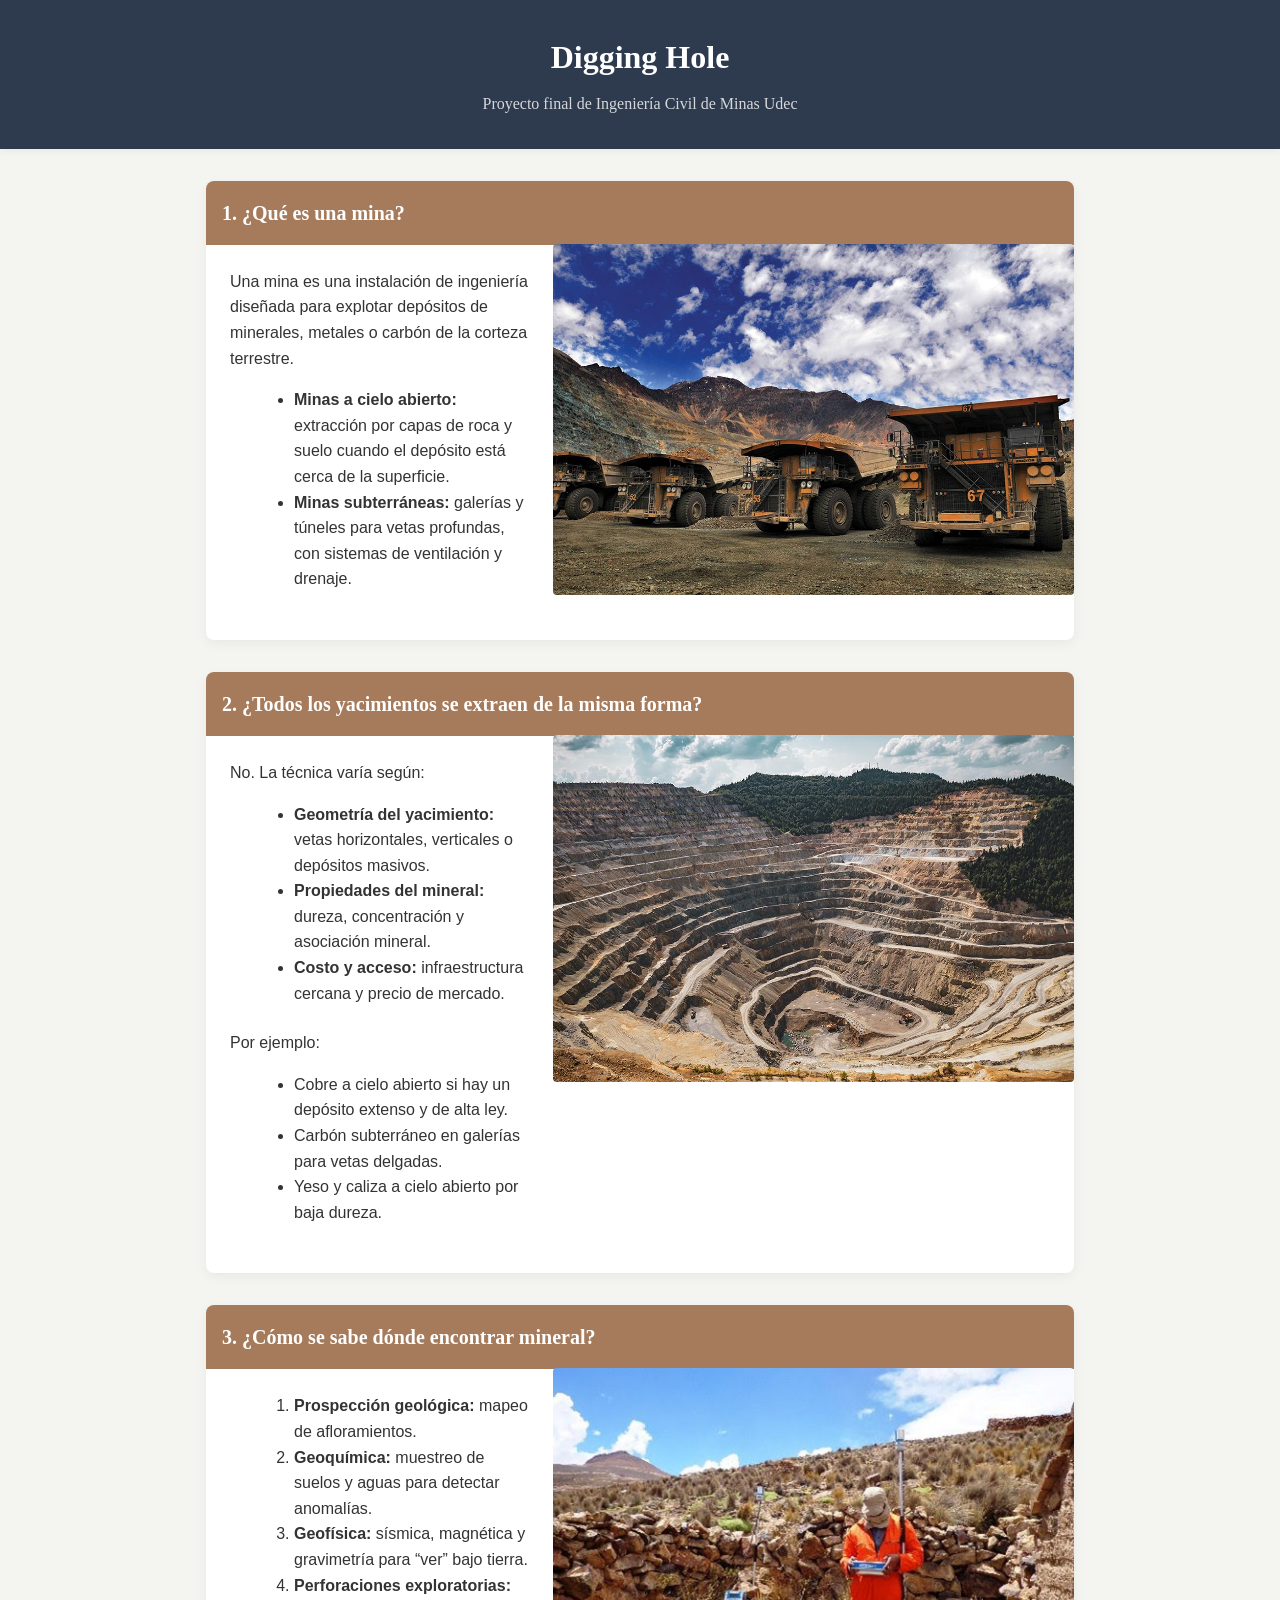
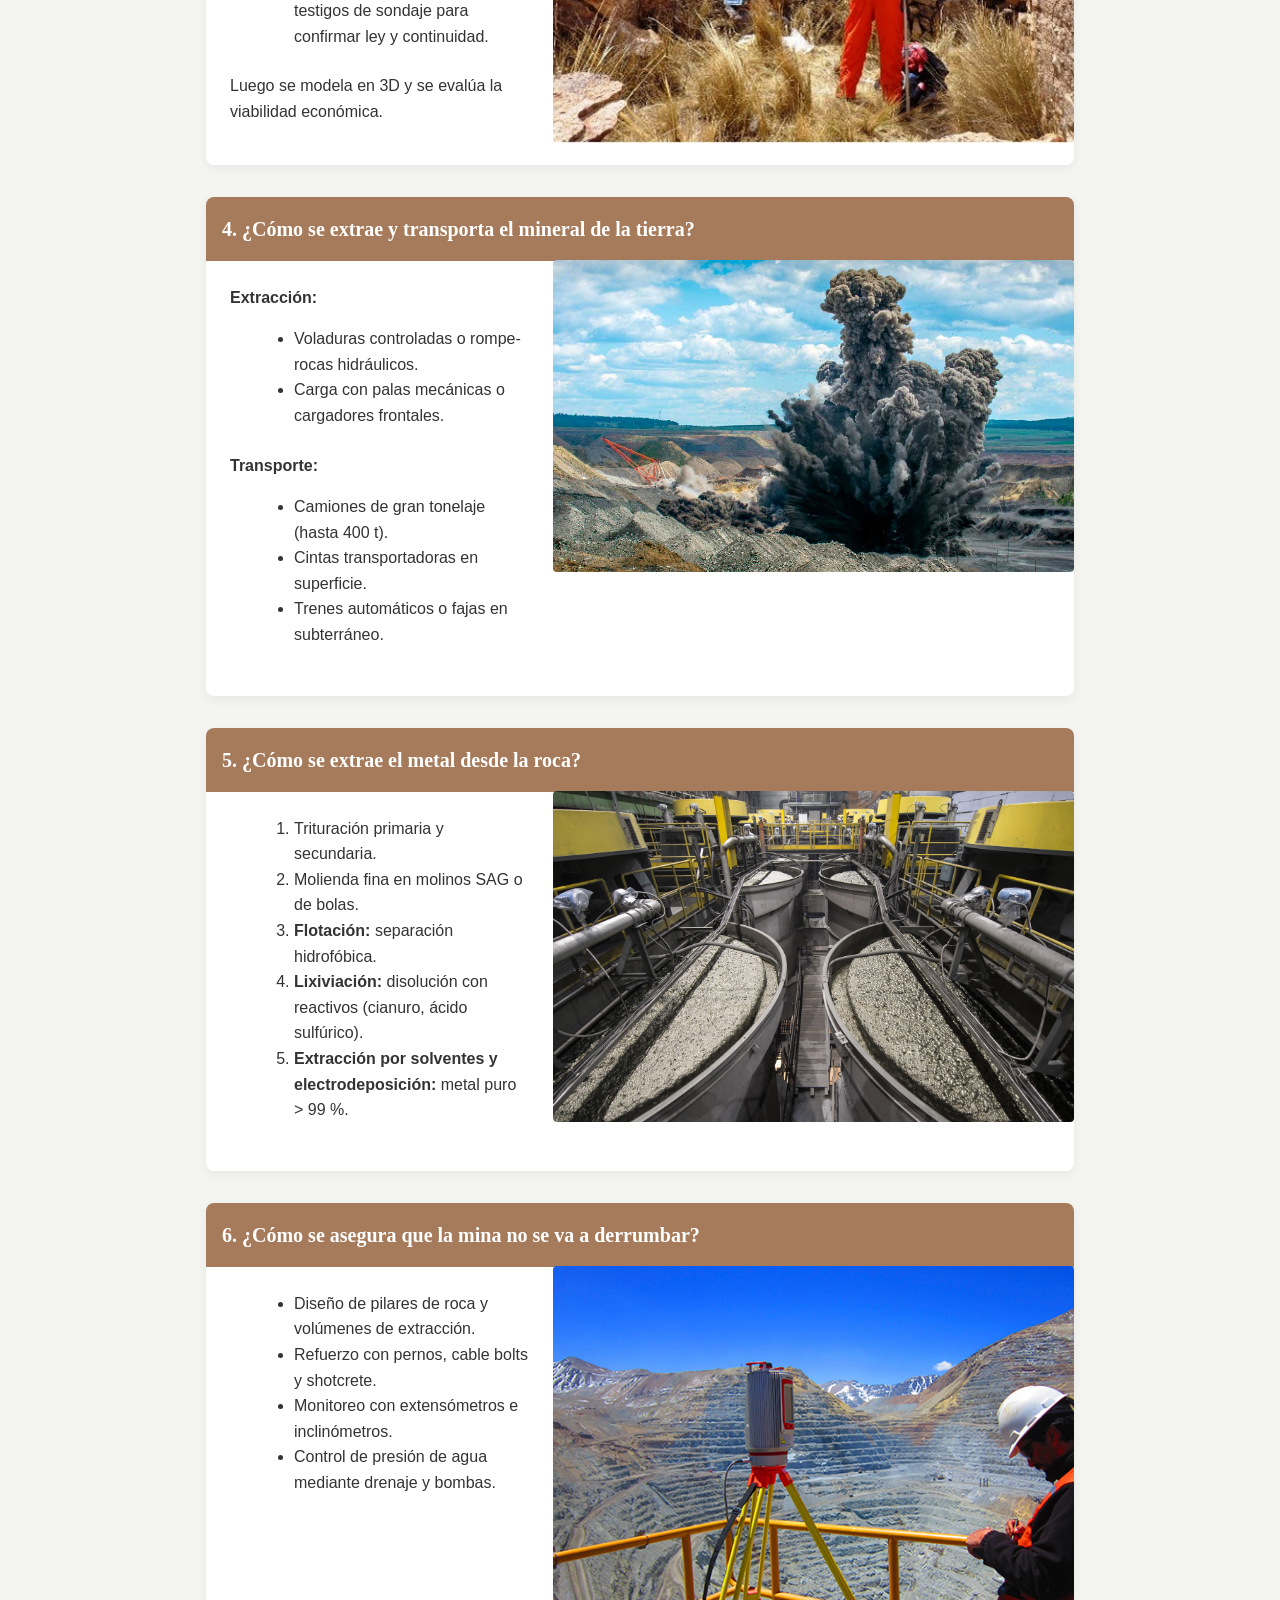
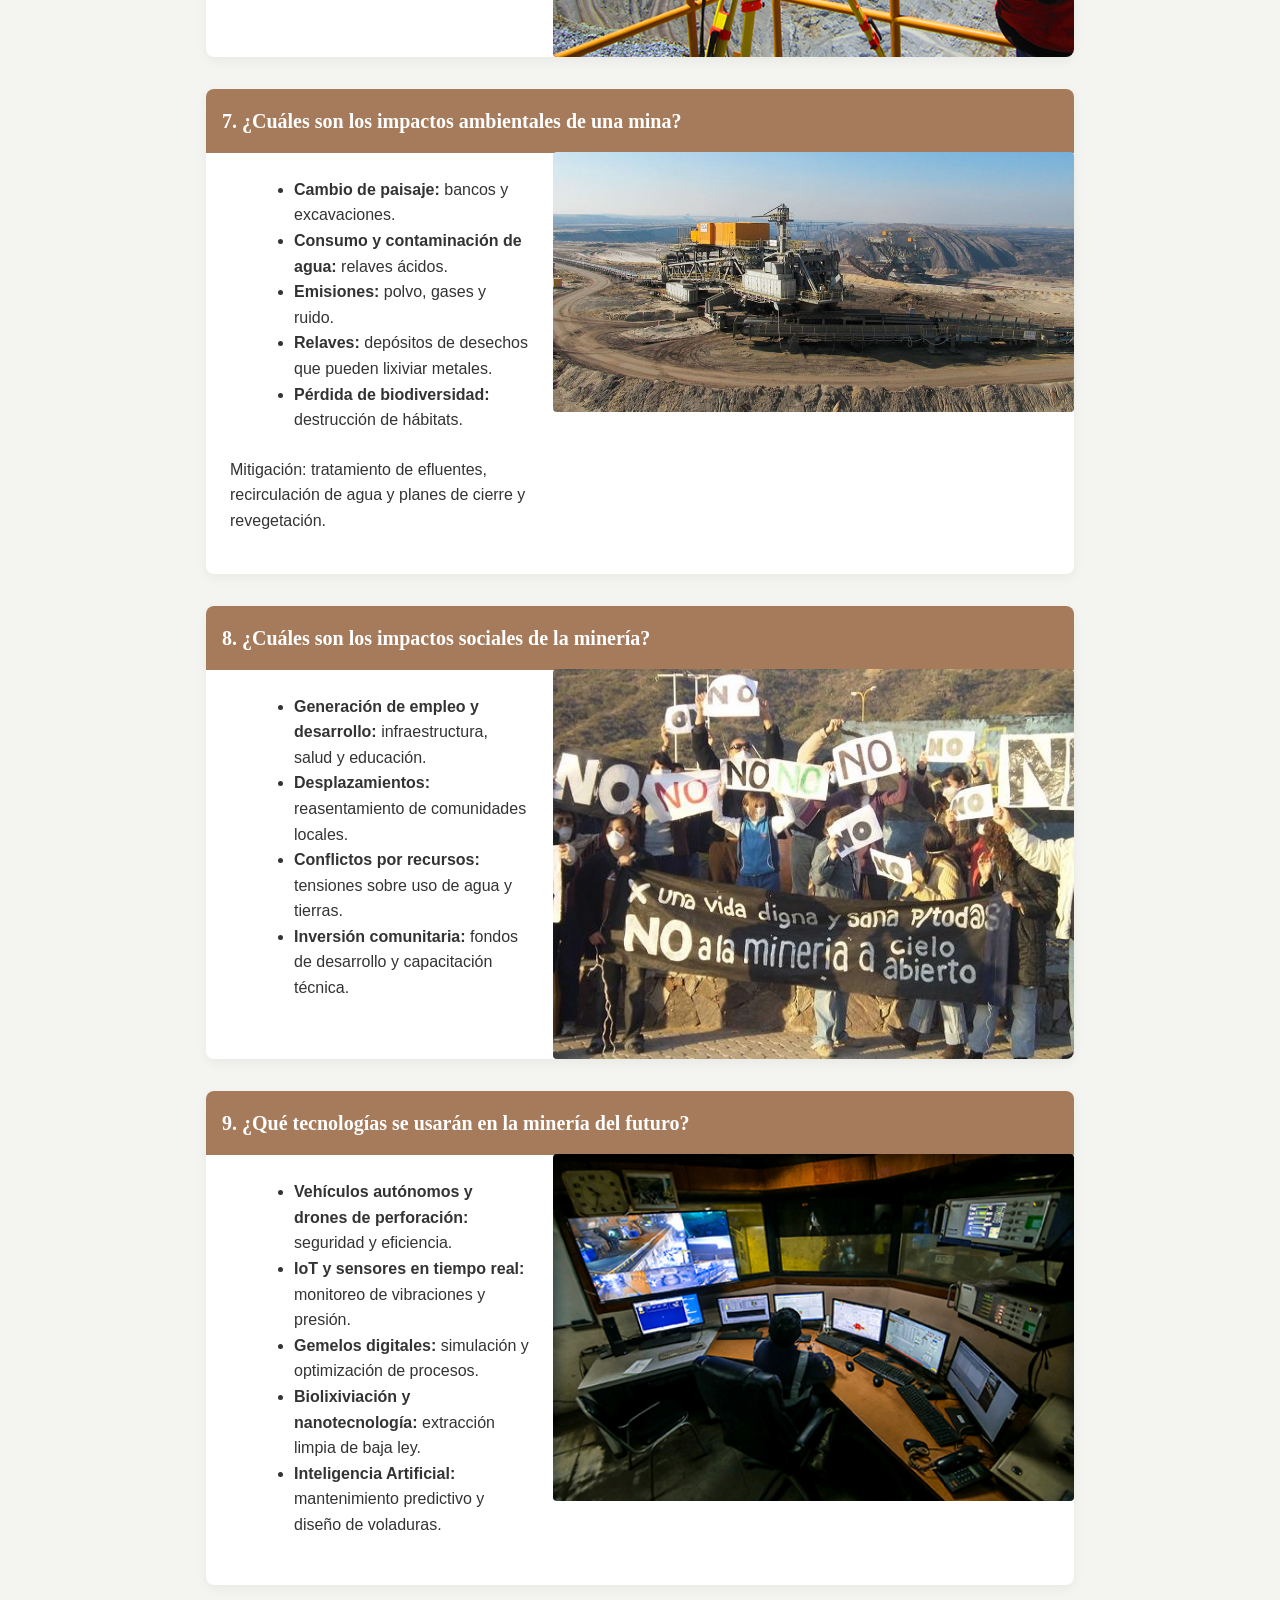
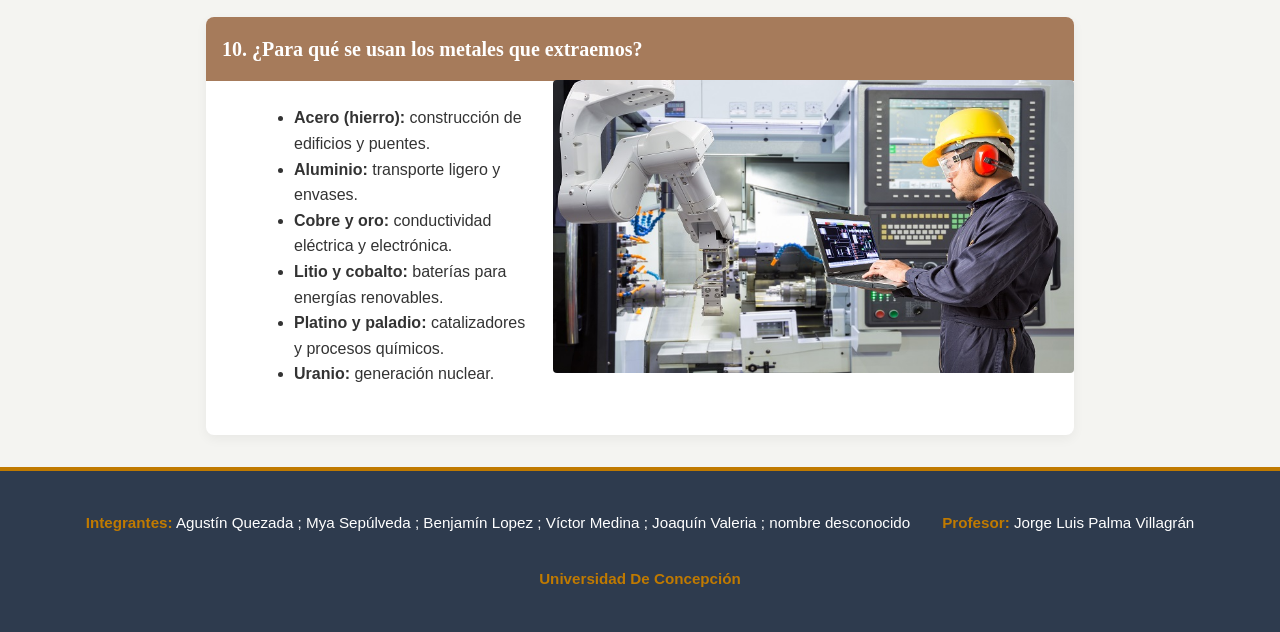
==== index.html @ 6d810ae4 "creacion de la pagina web" ====
<!DOCTYPE html>
<html lang="es">
<head>
  <meta charset="UTF-8">
  <title>Digging Hole</title>
  <link rel="icon" type="image/x-icon" href="static/img/procesamiento-de-datos.png">
  <style>
    body {
      font-family: Arial, sans-serif;
      background: #f8c471;
      margin: 0;
      color: #333;
    }
    header {
      background: #C07A00 ;
      color: #fff;
      text-align: center;
      padding: 2rem 0;
    }
    main {
      max-width: 960px;
      margin: 2rem auto;
      padding: 0 1rem;
    }
    .question {
      background: #fff;
      border-radius: 6px;
      box-shadow: 0 1px 4px rgba(0,0,0,0.1);
      margin-bottom: 2rem;
      overflow: hidden;
      display: grid;
      grid-template-columns: 1fr;
    }
    .question h2 {
      margin: 0;
      padding: 1rem;
      background: #5f6c16;
      color: #fff;
      font-size: 1.25rem;
      grid-column: 1 / -1;
    }
    .question .content {
      padding: 1rem 1.5rem;
    }
    .question img {
      width: 100%;
      height: auto;
      margin-top: 1rem;
      border-radius: 4px;
    }
    footer {
  background-color: #A67B5B;
  color: var(--bg-card);
  text-align: center;
  padding: 1.5rem 1rem;
  border-top: 4px solid var(--accent-1);
  font-size: 0.9rem;
}

footer .footer-content p {
  margin: 0.5rem 0;
}

footer strong {
  color: var(--accent-2);
}

@media (min-width: 600px) {
      .question {
        grid-template-columns: 2fr 3fr;
      }
      .question .content {
        grid-column: 1 / 2;
      }
      .question img {
        grid-column: 2 / 3;
        align-self: start;
        margin-top: 0;
      }
    }
    /* 1. Importar Fuentes */
@import url('https://fonts.googleapis.com/css2?family=Open+Sans:wght@400;600&family=Roboto+Slab:wght@700&display=swap');

:root {
  /* Colores */
  --bg-page:    #F4F4F1;
  --bg-header:  #2E3B4E;
  --bg-card:    #FFFFFF;
  --text-main:  #333333;
  --accent-1:   #C07A00;
  --accent-2:   #A67B5B;
  --shadow:     rgba(0, 0, 0, 0.05);
}

* {
  box-sizing: border-box;
}

body {
  margin: 0;
  font-family: 'Open Sans', sans-serif;
  background: var(--bg-page);
  color: var(--text-main);
  line-height: 1.6;
}

header {
  background: var(--bg-header);
  color: var(--bg-card);
  text-align: center;
  padding: 2rem 1rem;
  box-shadow: 0 2px 8px var(--shadow);
  font-family: 'Roboto Slab', serif;
}

header h1 {
  margin: 0 0 .5rem;
  font-size: 2rem;
}

header p {
  margin: 0;
  opacity: 0.8;
}

/* Contenedor general más estrecho */
main {
  max-width: 900px;
  margin: 2rem auto;
  padding: 0 1rem;
}

/* Tarjetas */
.question {
  background-color: var(--bg-card);
  border-radius: 8px;
  margin-bottom: 2rem;
  overflow: hidden;
  box-shadow: 0 4px 12px var(--shadow);
  transition: transform 0.2s, box-shadow 0.2s;
}

.question:hover {
  transform: translateY(-4px);
  box-shadow: 0 8px 20px var(--shadow);
}

.question h2 {
  margin: 0;
  padding: 1rem;
  background-color: var(--accent-2);
  color: var(--bg-card);
  font-family: 'Roboto Slab', serif;
  font-size: 1.25rem;
}

.question .content {
  padding: 1.5rem;
}

.question .content p {
  margin: 0 0 1rem;
}

.question .content ul,
.question .content ol {
  margin: 0 0 1.5rem 1.5rem;
}

/* Imágenes de tarjeta */
.question img {
  width: 100%;
  height: auto;
  display: block;
  margin-top: -1px; /* para que no muestre borde blanco entre text y img */
}

/* Footer */
footer {
  background-color: var(--bg-header);
  color: var(--bg-card);
  padding: 2rem 1rem;
  border-top: 4px solid var(--accent-1);
}

.footer-content {
  display: flex;
  flex-wrap: wrap;
  justify-content: center;
  gap: 1rem 2rem;
  font-size: 0.95rem;
  text-align: center;
}

.footer-content p {
  margin: 0;
}

.footer-content strong {
  color: var(--accent-1);
}

  </style>
</head>
<body>

  <header>
    <h1>Digging Hole</h1>
    <p>Proyecto final de Ingeniería Civil de Minas Udec</p>
  </header>

  <main>

    <!-- 1 -->
    <section class="question">
      <h2>1. ¿Qué es una mina?</h2>
      <div class="content">
        <p>Una mina es una instalación de ingeniería diseñada para explotar depósitos de minerales, metales o carbón de la corteza terrestre.</p>
        <ul>
          <li><strong>Minas a cielo abierto:</strong> extracción por capas de roca y suelo cuando el depósito está cerca de la superficie.</li>
          <li><strong>Minas subterráneas:</strong> galerías y túneles para vetas profundas, con sistemas de ventilación y drenaje.</li>
        </ul>
      </div>
      <img src="static/img/pregunta 1.jpg" alt="Panorámica de mina a cielo abierto">
    </section>

    <!-- 2 -->
    <section class="question">
      <h2>2. ¿Todos los yacimientos se extraen de la misma forma?</h2>
      <div class="content">
        <p>No. La técnica varía según:</p>
        <ul>
          <li><strong>Geometría del yacimiento:</strong> vetas horizontales, verticales o depósitos masivos.</li>
          <li><strong>Propiedades del mineral:</strong> dureza, concentración y asociación mineral.</li>
          <li><strong>Costo y acceso:</strong> infraestructura cercana y precio de mercado.</li>
        </ul>
        <p>Por ejemplo:</p>
        <ul>
          <li>Cobre a cielo abierto si hay un depósito extenso y de alta ley.</li>
          <li>Carbón subterráneo en galerías para vetas delgadas.</li>
          <li>Yeso y caliza a cielo abierto por baja dureza.</li>
        </ul>
      </div>
      <img src="static/img/pregunta 2.jpeg" alt="Comparación de métodos de extracción">
    </section>

    <!-- 3 -->
    <section class="question">
      <h2>3. ¿Cómo se sabe dónde encontrar mineral?</h2>
      <div class="content">
        <ol>
          <li><strong>Prospección geológica:</strong> mapeo de afloramientos.</li>
          <li><strong>Geoquímica:</strong> muestreo de suelos y aguas para detectar anomalías.</li>
          <li><strong>Geofísica:</strong> sísmica, magnética y gravimetría para “ver” bajo tierra.</li>
          <li><strong>Perforaciones exploratorias:</strong> testigos de sondaje para confirmar ley y continuidad.</li>
        </ol>
        <p>Luego se modela en 3D y se evalúa la viabilidad económica.</p>
      </div>
      <img src="static/img/pregunta 3.jpg" alt="Perforadora exploratoria en terreno">
    </section>

    <!-- 4 -->
    <section class="question">
      <h2>4. ¿Cómo se extrae y transporta el mineral de la tierra?</h2>
      <div class="content">
        <p><strong>Extracción:</strong></p>
        <ul>
          <li>Voladuras controladas o rompe-rocas hidráulicos.</li>
          <li>Carga con palas mecánicas o cargadores frontales.</li>
        </ul>
        <p><strong>Transporte:</strong></p>
        <ul>
          <li>Camiones de gran tonelaje (hasta 400 t).</li>
          <li>Cintas transportadoras en superficie.</li>
          <li>Trenes automáticos o fajas en subterráneo.</li>
        </ul>
      </div>
      <img src="static/img/pregunta 4.jpg" alt="Camiones mineros y cintas transportadoras">
    </section>

    <!-- 5 -->
    <section class="question">
      <h2>5. ¿Cómo se extrae el metal desde la roca?</h2>
      <div class="content">
        <ol>
          <li>Trituración primaria y secundaria.</li>
          <li>Molienda fina en molinos SAG o de bolas.</li>
          <li><strong>Flotación:</strong> separación hidrofóbica.</li>
          <li><strong>Lixiviación:</strong> disolución con reactivos (cianuro, ácido sulfúrico).</li>
          <li><strong>Extracción por solventes y electrodeposición:</strong> metal puro &gt; 99 %.</li>
        </ol>
      </div>
      <img src="static/img/pregunta 5.jpg" alt="Proceso de flotación en planta de beneficio">
    </section>

    <!-- 6 -->
    <section class="question">
      <h2>6. ¿Cómo se asegura que la mina no se va a derrumbar?</h2>
      <div class="content">
        <ul>
          <li>Diseño de pilares de roca y volúmenes de extracción.</li>
          <li>Refuerzo con pernos, cable bolts y shotcrete.</li>
          <li>Monitoreo con extensómetros e inclinómetros.</li>
          <li>Control de presión de agua mediante drenaje y bombas.</li>
        </ul>
      </div>
      <img src="static/img/pregunta 6.jpg" alt="Refuerzo con pernos y shotcrete en mina">
    </section>

    <!-- 7 -->
    <section class="question">
      <h2>7. ¿Cuáles son los impactos ambientales de una mina?</h2>
      <div class="content">
        <ul>
          <li><strong>Cambio de paisaje:</strong> bancos y excavaciones.</li>
          <li><strong>Consumo y contaminación de agua:</strong> relaves ácidos.</li>
          <li><strong>Emisiones:</strong> polvo, gases y ruido.</li>
          <li><strong>Relaves:</strong> depósitos de desechos que pueden lixiviar metales.</li>
          <li><strong>Pérdida de biodiversidad:</strong> destrucción de hábitats.</li>
        </ul>
        <p>Mitigación: tratamiento de efluentes, recirculación de agua y planes de cierre y revegetación.</p>
      </div>
      <img src="static/img/pregunta 7.jpg" alt="Tanques de relaves junto a planta de tratamiento">
    </section>

    <!-- 8 -->
    <section class="question">
      <h2>8. ¿Cuáles son los impactos sociales de la minería?</h2>
      <div class="content">
        <ul>
          <li><strong>Generación de empleo y desarrollo:</strong> infraestructura, salud y educación.</li>
          <li><strong>Desplazamientos:</strong> reasentamiento de comunidades locales.</li>
          <li><strong>Conflictos por recursos:</strong> tensiones sobre uso de agua y tierras.</li>
          <li><strong>Inversión comunitaria:</strong> fondos de desarrollo y capacitación técnica.</li>
        </ul>
      </div>
      <img src="static/img/pregunta 8.jpg" alt="Reunión comunitaria y proyecto minero">
    </section>

    <!-- 9 -->
    <section class="question">
      <h2>9. ¿Qué tecnologías se usarán en la minería del futuro?</h2>
      <div class="content">
        <ul>
          <li><strong>Vehículos autónomos y drones de perforación:</strong> seguridad y eficiencia.</li>
          <li><strong>IoT y sensores en tiempo real:</strong> monitoreo de vibraciones y presión.</li>
          <li><strong>Gemelos digitales:</strong> simulación y optimización de procesos.</li>
          <li><strong>Biolixiviación y nanotecnología:</strong> extracción limpia de baja ley.</li>
          <li><strong>Inteligencia Artificial:</strong> mantenimiento predictivo y diseño de voladuras.</li>
        </ul>
      </div>
      <img src="static/img/pregunta 9.jpg" alt="Tecnología minera del futuro">
    </section>

    <!-- 10 -->
    <section class="question">
      <h2>10. ¿Para qué se usan los metales que extraemos?</h2>
      <div class="content">
        <ul>
          <li><strong>Acero (hierro):</strong> construcción de edificios y puentes.</li>
          <li><strong>Aluminio:</strong> transporte ligero y envases.</li>
          <li><strong>Cobre y oro:</strong> conductividad eléctrica y electrónica.</li>
          <li><strong>Litio y cobalto:</strong> baterías para energías renovables.</li>
          <li><strong>Platino y paladio:</strong> catalizadores y procesos químicos.</li>
          <li><strong>Uranio:</strong> generación nuclear.</li>
        </ul>
      </div>
      <img src="static/img/imagen 10.jpg" alt="Diversos productos hechos con metales">
    </section>

  </main>

  <footer>
    <div class="footer-content">
      <p class="integrantes">
        <strong>Integrantes:</strong>
        Agustín Quezada ; Mya Sepúlveda ; Benjamín Lopez ; Víctor Medina ; Joaquín Valeria ; nombre desconocido
      </p>
      <p class="profesor">
        <strong>Profesor:</strong> Jorge Luis Palma Villagrán
      </p>
      <p class="universidad">
        <strong>Universidad De Concepción</strong>
      </p>
    </div>
  </footer>

</body>
</html>
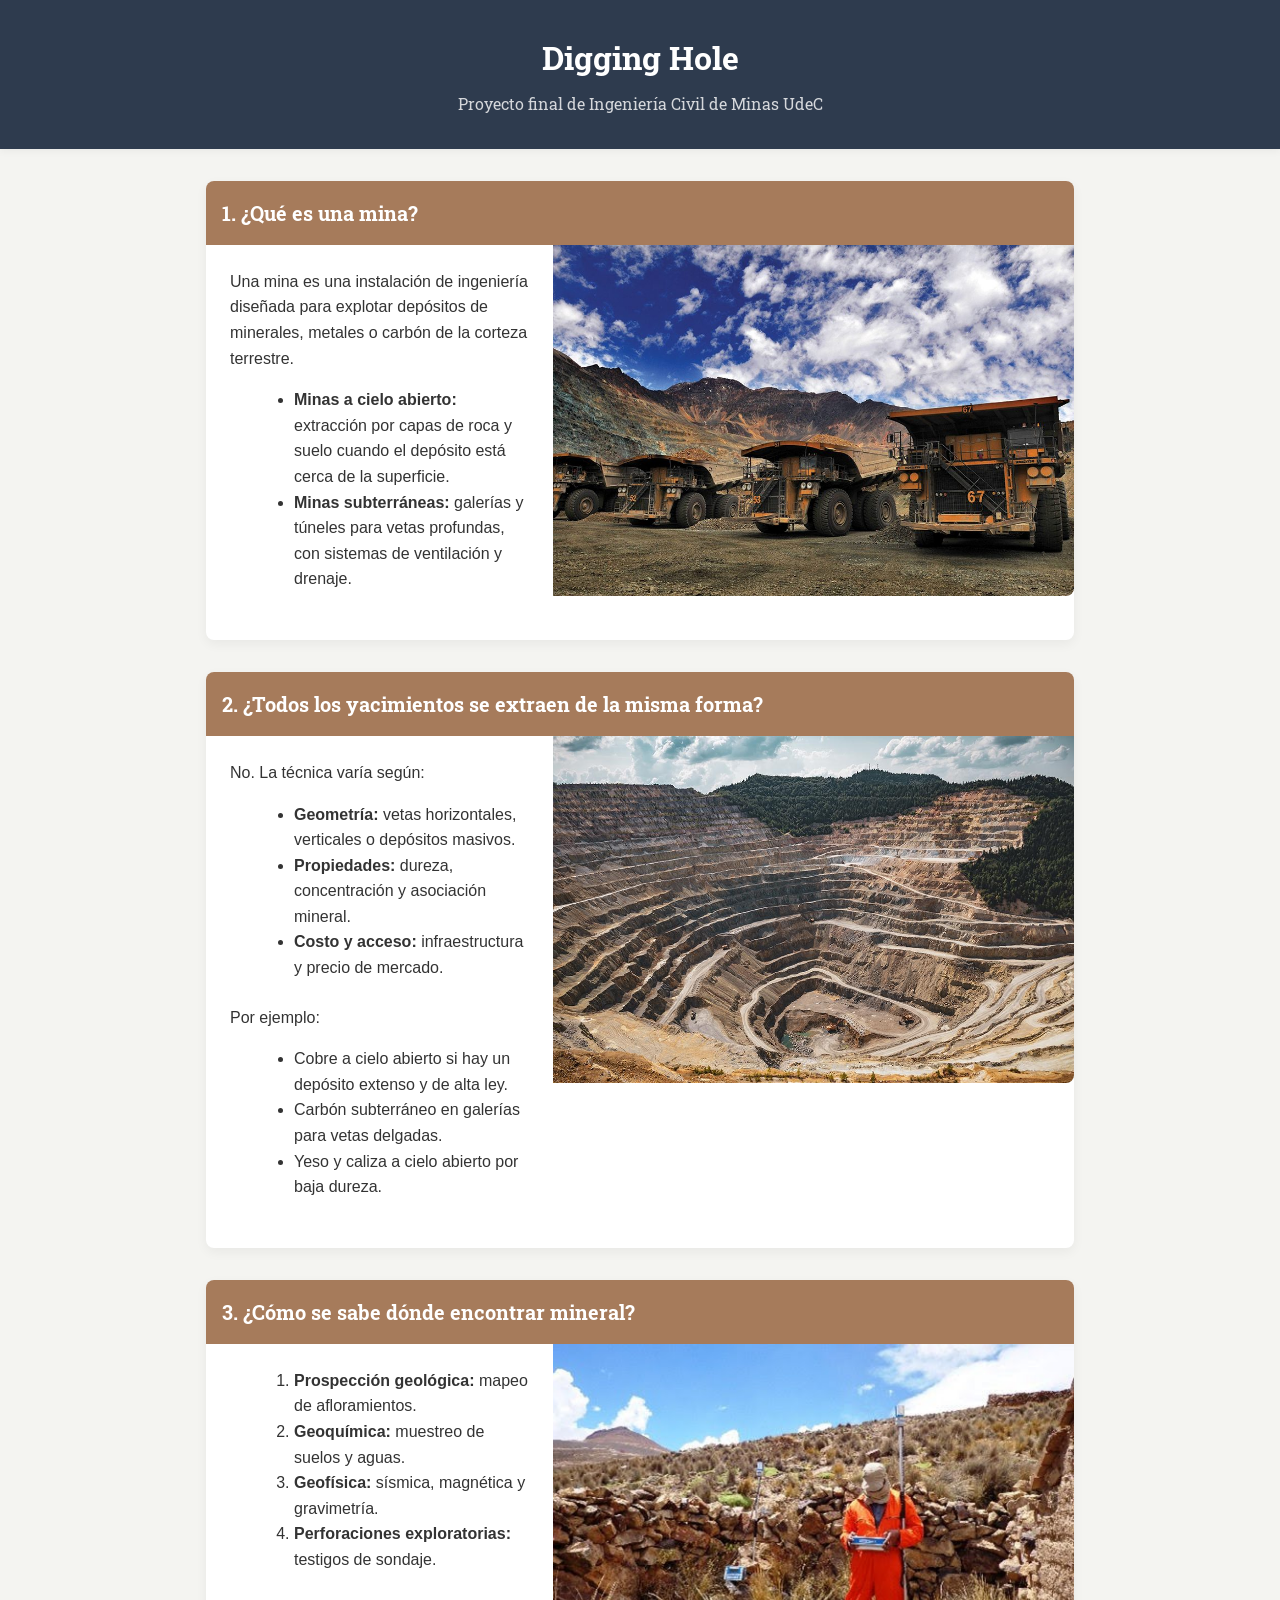
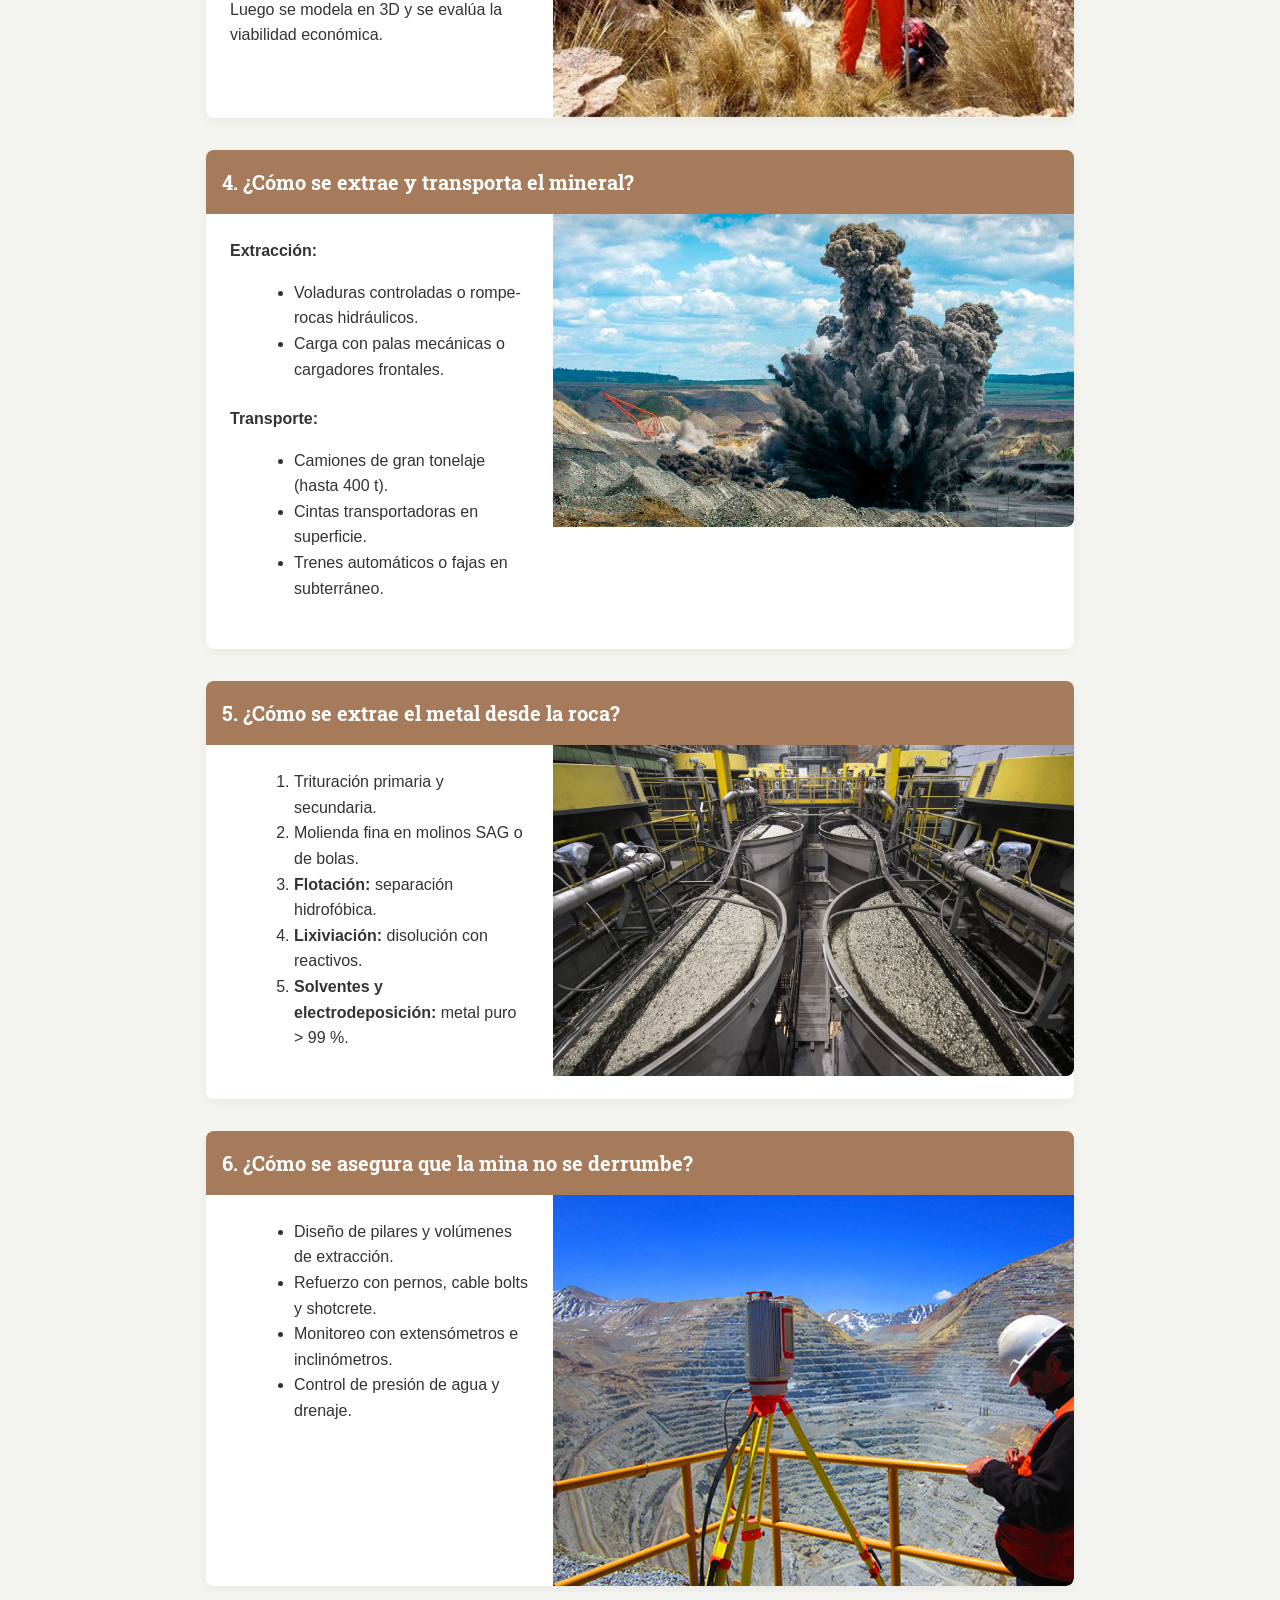
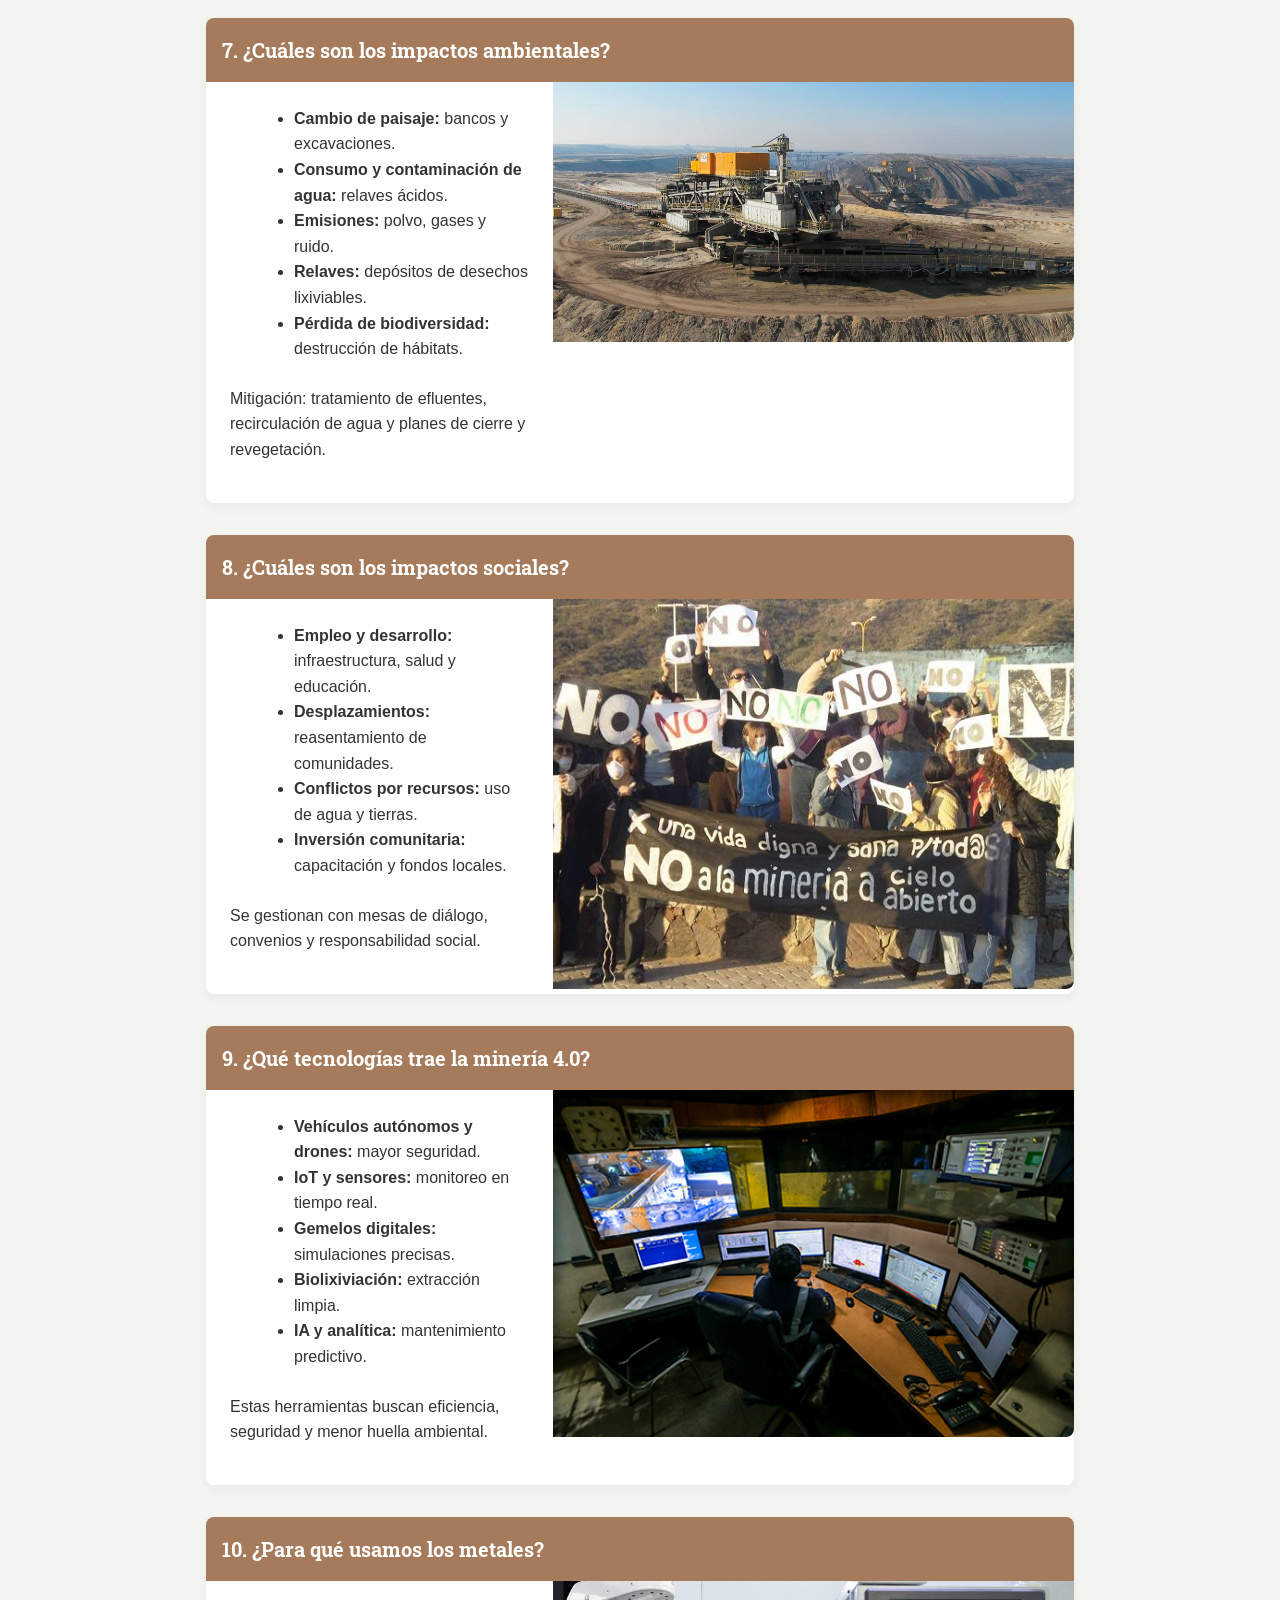
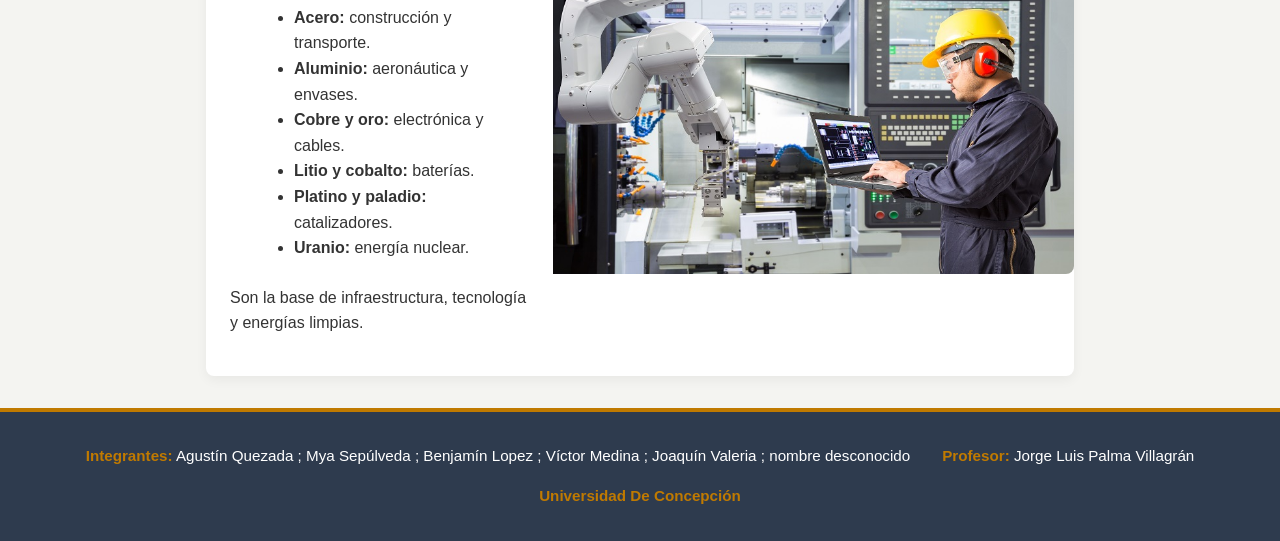
==== commit e9035c5c: "proyecto minas" ====
--- a/index.html
+++ b/index.html
@@ -4,68 +4,102 @@
   <meta charset="UTF-8">
   <title>Digging Hole</title>
   <link rel="icon" type="image/x-icon" href="static/img/procesamiento-de-datos.png">
+
   <style>
+    /* 1. Importar Fuentes */
+    @import url('https://fonts.googleapis.com/css2?family=Open+Sans:wght@400;600&family=Roboto+Slab:wght@700&display=swap');
+
+    :root {
+      /* Colores */
+      --bg-page:    #F4F4F1;
+      --bg-header:  #2E3B4E;
+      --bg-card:    #FFFFFF;
+      --text-main:  #333333;
+      --accent-1:   #C07A00;
+      --accent-2:   #A67B5B;
+      --shadow:     rgba(0, 0, 0, 0.05);
+    }
+
+    * {
+      box-sizing: border-box;
+    }
+
     body {
-      font-family: Arial, sans-serif;
-      background: #f8c471;
       margin: 0;
-      color: #333;
-    }
+      font-family: 'Open Sans', sans-serif;
+      background: var(--bg-page);
+      color: var(--text-main);
+      line-height: 1.6;
+    }
+
+    /* Header */
     header {
-      background: #C07A00 ;
-      color: #fff;
+      background: var(--bg-header);
+      color: var(--bg-card);
       text-align: center;
-      padding: 2rem 0;
-    }
+      padding: 2rem 1rem;
+      box-shadow: 0 2px 8px var(--shadow);
+      font-family: 'Roboto Slab', serif;
+    }
+    header h1 {
+      margin: 0 0 .5rem;
+      font-size: 2rem;
+    }
+    header p {
+      margin: 0;
+      opacity: 0.8;
+    }
+
+    /* Contenedor principal */
     main {
-      max-width: 960px;
+      max-width: 900px;
       margin: 2rem auto;
       padding: 0 1rem;
     }
+
+    /* Tarjetas de pregunta */
     .question {
-      background: #fff;
-      border-radius: 6px;
-      box-shadow: 0 1px 4px rgba(0,0,0,0.1);
+      background-color: var(--bg-card);
+      border-radius: 8px;
       margin-bottom: 2rem;
       overflow: hidden;
+      box-shadow: 0 4px 12px var(--shadow);
+      transition: transform 0.2s, box-shadow 0.2s;
       display: grid;
       grid-template-columns: 1fr;
+    }
+    .question:hover {
+      transform: translateY(-4px);
+      box-shadow: 0 8px 20px var(--shadow);
     }
     .question h2 {
       margin: 0;
       padding: 1rem;
-      background: #5f6c16;
-      color: #fff;
+      background-color: var(--accent-2);
+      color: var(--bg-card);
+      font-family: 'Roboto Slab', serif;
       font-size: 1.25rem;
       grid-column: 1 / -1;
     }
     .question .content {
-      padding: 1rem 1.5rem;
+      padding: 1.5rem;
+    }
+    .question .content p {
+      margin: 0 0 1rem;
+    }
+    .question .content ul,
+    .question .content ol {
+      margin: 0 0 1.5rem 1.5rem;
     }
     .question img {
       width: 100%;
       height: auto;
-      margin-top: 1rem;
-      border-radius: 4px;
-    }
-    footer {
-  background-color: #A67B5B;
-  color: var(--bg-card);
-  text-align: center;
-  padding: 1.5rem 1rem;
-  border-top: 4px solid var(--accent-1);
-  font-size: 0.9rem;
-}
-
-footer .footer-content p {
-  margin: 0.5rem 0;
-}
-
-footer strong {
-  color: var(--accent-2);
-}
-
-@media (min-width: 600px) {
+      display: block;
+      margin-top: -1px; /* quita línea blanca entre texto e imagen */
+      border-radius: 0 0 8px 8px;
+    }
+
+    @media (min-width: 600px) {
       .question {
         grid-template-columns: 2fr 3fr;
       }
@@ -74,143 +108,103 @@
       }
       .question img {
         grid-column: 2 / 3;
-        align-self: start;
         margin-top: 0;
+        border-radius: 0 0 8px 0;
       }
     }
-    /* 1. Importar Fuentes */
-@import url('https://fonts.googleapis.com/css2?family=Open+Sans:wght@400;600&family=Roboto+Slab:wght@700&display=swap');
-
-:root {
-  /* Colores */
-  --bg-page:    #F4F4F1;
-  --bg-header:  #2E3B4E;
-  --bg-card:    #FFFFFF;
-  --text-main:  #333333;
-  --accent-1:   #C07A00;
-  --accent-2:   #A67B5B;
-  --shadow:     rgba(0, 0, 0, 0.05);
-}
-
-* {
-  box-sizing: border-box;
-}
-
-body {
-  margin: 0;
-  font-family: 'Open Sans', sans-serif;
-  background: var(--bg-page);
-  color: var(--text-main);
-  line-height: 1.6;
-}
-
-header {
-  background: var(--bg-header);
-  color: var(--bg-card);
-  text-align: center;
-  padding: 2rem 1rem;
-  box-shadow: 0 2px 8px var(--shadow);
-  font-family: 'Roboto Slab', serif;
-}
-
-header h1 {
-  margin: 0 0 .5rem;
-  font-size: 2rem;
-}
-
-header p {
-  margin: 0;
-  opacity: 0.8;
-}
-
-/* Contenedor general más estrecho */
-main {
-  max-width: 900px;
-  margin: 2rem auto;
-  padding: 0 1rem;
-}
-
-/* Tarjetas */
-.question {
-  background-color: var(--bg-card);
-  border-radius: 8px;
-  margin-bottom: 2rem;
-  overflow: hidden;
-  box-shadow: 0 4px 12px var(--shadow);
-  transition: transform 0.2s, box-shadow 0.2s;
-}
-
-.question:hover {
-  transform: translateY(-4px);
-  box-shadow: 0 8px 20px var(--shadow);
-}
-
-.question h2 {
-  margin: 0;
-  padding: 1rem;
-  background-color: var(--accent-2);
-  color: var(--bg-card);
-  font-family: 'Roboto Slab', serif;
-  font-size: 1.25rem;
-}
-
-.question .content {
-  padding: 1.5rem;
-}
-
-.question .content p {
-  margin: 0 0 1rem;
-}
-
-.question .content ul,
-.question .content ol {
-  margin: 0 0 1.5rem 1.5rem;
-}
-
-/* Imágenes de tarjeta */
-.question img {
-  width: 100%;
-  height: auto;
-  display: block;
-  margin-top: -1px; /* para que no muestre borde blanco entre text y img */
-}
-
-/* Footer */
-footer {
-  background-color: var(--bg-header);
-  color: var(--bg-card);
-  padding: 2rem 1rem;
-  border-top: 4px solid var(--accent-1);
-}
-
-.footer-content {
-  display: flex;
-  flex-wrap: wrap;
-  justify-content: center;
-  gap: 1rem 2rem;
-  font-size: 0.95rem;
-  text-align: center;
-}
-
-.footer-content p {
-  margin: 0;
-}
-
-.footer-content strong {
-  color: var(--accent-1);
-}
-
+
+    /* Footer */
+    footer {
+      background-color: var(--bg-header);
+      color: var(--bg-card);
+      padding: 2rem 1rem;
+      border-top: 4px solid var(--accent-1);
+    }
+    .footer-content {
+      display: flex;
+      flex-wrap: wrap;
+      justify-content: center;
+      gap: 1rem 2rem;
+      font-size: 0.95rem;
+      text-align: center;
+    }
+    .footer-content p {
+      margin: 0;
+    }
+    .footer-content strong {
+      color: var(--accent-1);
+    }
+
+    /* Lightbox overlay */
+    #lightbox {
+      position: fixed;
+      top: 0; left: 0;
+      width: 100%; height: 100%;
+      background: rgba(0,0,0,0.8);
+      display: none;
+      justify-content: center;
+      align-items: center;
+      z-index: 1000;
+    }
+    .lb-content {
+      position: relative;
+      background: #fff;
+      max-width: 90%;
+      max-height: 90%;
+      display: flex;
+      border-radius: 8px;
+      overflow: hidden;
+    }
+    .lb-slide {
+      display: flex;
+      flex: 1;
+      overflow: hidden;
+    }
+    #lb-img {
+      flex: 1;
+      object-fit: contain;
+      max-height: 90vh;
+    }
+    #lb-info {
+      flex: 1;
+      padding: 1.5rem;
+      overflow-y: auto;
+      background: var(--bg-page);
+    }
+    .lb-close,
+    .lb-nav {
+      position: absolute;
+      background: transparent;
+      border: none;
+      color: #fff;
+      font-size: 2rem;
+      cursor: pointer;
+      padding: .5rem 1rem;
+      z-index: 1;
+    }
+    .lb-close {
+      top: 0; right: 0;
+      color: var(--accent-1);
+      font-size: 2.5rem;
+    }
+    .lb-prev {
+      top: 50%; left: 0;
+      transform: translateY(-50%);
+    }
+    .lb-next {
+      top: 50%; right: 0;
+      transform: translateY(-50%);
+    }
   </style>
 </head>
 <body>
 
   <header>
     <h1>Digging Hole</h1>
-    <p>Proyecto final de Ingeniería Civil de Minas Udec</p>
+    <p>Proyecto final de Ingeniería Civil de Minas UdeC</p>
   </header>
 
   <main>
-
     <!-- 1 -->
     <section class="question">
       <h2>1. ¿Qué es una mina?</h2>
@@ -230,9 +224,9 @@
       <div class="content">
         <p>No. La técnica varía según:</p>
         <ul>
-          <li><strong>Geometría del yacimiento:</strong> vetas horizontales, verticales o depósitos masivos.</li>
-          <li><strong>Propiedades del mineral:</strong> dureza, concentración y asociación mineral.</li>
-          <li><strong>Costo y acceso:</strong> infraestructura cercana y precio de mercado.</li>
+          <li><strong>Geometría:</strong> vetas horizontales, verticales o depósitos masivos.</li>
+          <li><strong>Propiedades:</strong> dureza, concentración y asociación mineral.</li>
+          <li><strong>Costo y acceso:</strong> infraestructura y precio de mercado.</li>
         </ul>
         <p>Por ejemplo:</p>
         <ul>
@@ -241,7 +235,7 @@
           <li>Yeso y caliza a cielo abierto por baja dureza.</li>
         </ul>
       </div>
-      <img src="static/img/pregunta 2.jpeg" alt="Comparación de métodos de extracción">
+      <img src="static/img/pregunta 2.jpeg" alt="Métodos de extracción">
     </section>
 
     <!-- 3 -->
@@ -250,18 +244,18 @@
       <div class="content">
         <ol>
           <li><strong>Prospección geológica:</strong> mapeo de afloramientos.</li>
-          <li><strong>Geoquímica:</strong> muestreo de suelos y aguas para detectar anomalías.</li>
-          <li><strong>Geofísica:</strong> sísmica, magnética y gravimetría para “ver” bajo tierra.</li>
-          <li><strong>Perforaciones exploratorias:</strong> testigos de sondaje para confirmar ley y continuidad.</li>
+          <li><strong>Geoquímica:</strong> muestreo de suelos y aguas.</li>
+          <li><strong>Geofísica:</strong> sísmica, magnética y gravimetría.</li>
+          <li><strong>Perforaciones exploratorias:</strong> testigos de sondaje.</li>
         </ol>
         <p>Luego se modela en 3D y se evalúa la viabilidad económica.</p>
       </div>
-      <img src="static/img/pregunta 3.jpg" alt="Perforadora exploratoria en terreno">
+      <img src="static/img/pregunta 3.jpg" alt="Exploración geológica">
     </section>
 
     <!-- 4 -->
     <section class="question">
-      <h2>4. ¿Cómo se extrae y transporta el mineral de la tierra?</h2>
+      <h2>4. ¿Cómo se extrae y transporta el mineral?</h2>
       <div class="content">
         <p><strong>Extracción:</strong></p>
         <ul>
@@ -275,7 +269,7 @@
           <li>Trenes automáticos o fajas en subterráneo.</li>
         </ul>
       </div>
-      <img src="static/img/pregunta 4.jpg" alt="Camiones mineros y cintas transportadoras">
+      <img src="static/img/pregunta 4.jpg" alt="Transporte de mineral">
     </section>
 
     <!-- 5 -->
@@ -286,105 +280,157 @@
           <li>Trituración primaria y secundaria.</li>
           <li>Molienda fina en molinos SAG o de bolas.</li>
           <li><strong>Flotación:</strong> separación hidrofóbica.</li>
-          <li><strong>Lixiviación:</strong> disolución con reactivos (cianuro, ácido sulfúrico).</li>
-          <li><strong>Extracción por solventes y electrodeposición:</strong> metal puro &gt; 99 %.</li>
+          <li><strong>Lixiviación:</strong> disolución con reactivos.</li>
+          <li><strong>Solventes y electrodeposición:</strong> metal puro &gt; 99 %.</li>
         </ol>
       </div>
-      <img src="static/img/pregunta 5.jpg" alt="Proceso de flotación en planta de beneficio">
+      <img src="static/img/pregunta 5.jpg" alt="Planta de beneficio">
     </section>
 
     <!-- 6 -->
     <section class="question">
-      <h2>6. ¿Cómo se asegura que la mina no se va a derrumbar?</h2>
-      <div class="content">
-        <ul>
-          <li>Diseño de pilares de roca y volúmenes de extracción.</li>
+      <h2>6. ¿Cómo se asegura que la mina no se derrumbe?</h2>
+      <div class="content">
+        <ul>
+          <li>Diseño de pilares y volúmenes de extracción.</li>
           <li>Refuerzo con pernos, cable bolts y shotcrete.</li>
           <li>Monitoreo con extensómetros e inclinómetros.</li>
-          <li>Control de presión de agua mediante drenaje y bombas.</li>
-        </ul>
-      </div>
-      <img src="static/img/pregunta 6.jpg" alt="Refuerzo con pernos y shotcrete en mina">
+          <li>Control de presión de agua y drenaje.</li>
+        </ul>
+      </div>
+      <img src="static/img/pregunta 6.jpg" alt="Seguridad geotécnica">
     </section>
 
     <!-- 7 -->
     <section class="question">
-      <h2>7. ¿Cuáles son los impactos ambientales de una mina?</h2>
+      <h2>7. ¿Cuáles son los impactos ambientales?</h2>
       <div class="content">
         <ul>
           <li><strong>Cambio de paisaje:</strong> bancos y excavaciones.</li>
           <li><strong>Consumo y contaminación de agua:</strong> relaves ácidos.</li>
           <li><strong>Emisiones:</strong> polvo, gases y ruido.</li>
-          <li><strong>Relaves:</strong> depósitos de desechos que pueden lixiviar metales.</li>
+          <li><strong>Relaves:</strong> depósitos de desechos lixiviables.</li>
           <li><strong>Pérdida de biodiversidad:</strong> destrucción de hábitats.</li>
         </ul>
         <p>Mitigación: tratamiento de efluentes, recirculación de agua y planes de cierre y revegetación.</p>
       </div>
-      <img src="static/img/pregunta 7.jpg" alt="Tanques de relaves junto a planta de tratamiento">
+      <img src="static/img/pregunta 7.jpg" alt="Impacto ambiental">
     </section>
 
     <!-- 8 -->
     <section class="question">
-      <h2>8. ¿Cuáles son los impactos sociales de la minería?</h2>
-      <div class="content">
-        <ul>
-          <li><strong>Generación de empleo y desarrollo:</strong> infraestructura, salud y educación.</li>
-          <li><strong>Desplazamientos:</strong> reasentamiento de comunidades locales.</li>
-          <li><strong>Conflictos por recursos:</strong> tensiones sobre uso de agua y tierras.</li>
-          <li><strong>Inversión comunitaria:</strong> fondos de desarrollo y capacitación técnica.</li>
-        </ul>
-      </div>
-      <img src="static/img/pregunta 8.jpg" alt="Reunión comunitaria y proyecto minero">
+      <h2>8. ¿Cuáles son los impactos sociales?</h2>
+      <div class="content">
+        <ul>
+          <li><strong>Empleo y desarrollo:</strong> infraestructura, salud y educación.</li>
+          <li><strong>Desplazamientos:</strong> reasentamiento de comunidades.</li>
+          <li><strong>Conflictos por recursos:</strong> uso de agua y tierras.</li>
+          <li><strong>Inversión comunitaria:</strong> capacitación y fondos locales.</li>
+        </ul>
+        <p>Se gestionan con mesas de diálogo, convenios y responsabilidad social.</p>
+      </div>
+      <img src="static/img/pregunta 8.jpg" alt="Impacto social">
     </section>
 
     <!-- 9 -->
     <section class="question">
-      <h2>9. ¿Qué tecnologías se usarán en la minería del futuro?</h2>
-      <div class="content">
-        <ul>
-          <li><strong>Vehículos autónomos y drones de perforación:</strong> seguridad y eficiencia.</li>
-          <li><strong>IoT y sensores en tiempo real:</strong> monitoreo de vibraciones y presión.</li>
-          <li><strong>Gemelos digitales:</strong> simulación y optimización de procesos.</li>
-          <li><strong>Biolixiviación y nanotecnología:</strong> extracción limpia de baja ley.</li>
-          <li><strong>Inteligencia Artificial:</strong> mantenimiento predictivo y diseño de voladuras.</li>
-        </ul>
-      </div>
-      <img src="static/img/pregunta 9.jpg" alt="Tecnología minera del futuro">
+      <h2>9. ¿Qué tecnologías trae la minería 4.0?</h2>
+      <div class="content">
+        <ul>
+          <li><strong>Vehículos autónomos y drones:</strong> mayor seguridad.</li>
+          <li><strong>IoT y sensores:</strong> monitoreo en tiempo real.</li>
+          <li><strong>Gemelos digitales:</strong> simulaciones precisas.</li>
+          <li><strong>Biolixiviación:</strong> extracción limpia.</li>
+          <li><strong>IA y analítica:</strong> mantenimiento predictivo.</li>
+        </ul>
+        <p>Estas herramientas buscan eficiencia, seguridad y menor huella ambiental.</p>
+      </div>
+      <img src="static/img/pregunta 9.jpg" alt="Minería 4.0">
     </section>
 
     <!-- 10 -->
     <section class="question">
-      <h2>10. ¿Para qué se usan los metales que extraemos?</h2>
-      <div class="content">
-        <ul>
-          <li><strong>Acero (hierro):</strong> construcción de edificios y puentes.</li>
-          <li><strong>Aluminio:</strong> transporte ligero y envases.</li>
-          <li><strong>Cobre y oro:</strong> conductividad eléctrica y electrónica.</li>
-          <li><strong>Litio y cobalto:</strong> baterías para energías renovables.</li>
-          <li><strong>Platino y paladio:</strong> catalizadores y procesos químicos.</li>
-          <li><strong>Uranio:</strong> generación nuclear.</li>
-        </ul>
-      </div>
-      <img src="static/img/imagen 10.jpg" alt="Diversos productos hechos con metales">
-    </section>
-
+      <h2>10. ¿Para qué usamos los metales?</h2>
+      <div class="content">
+        <ul>
+          <li><strong>Acero:</strong> construcción y transporte.</li>
+          <li><strong>Aluminio:</strong> aeronáutica y envases.</li>
+          <li><strong>Cobre y oro:</strong> electrónica y cables.</li>
+          <li><strong>Litio y cobalto:</strong> baterías.</li>
+          <li><strong>Platino y paladio:</strong> catalizadores.</li>
+          <li><strong>Uranio:</strong> energía nuclear.</li>
+        </ul>
+        <p>Son la base de infraestructura, tecnología y energías limpias.</p>
+      </div>
+      <img src="static/img/imagen 10.jpg" alt="Usos de metales">
+    </section>
   </main>
 
   <footer>
     <div class="footer-content">
-      <p class="integrantes">
-        <strong>Integrantes:</strong>
-        Agustín Quezada ; Mya Sepúlveda ; Benjamín Lopez ; Víctor Medina ; Joaquín Valeria ; nombre desconocido
-      </p>
-      <p class="profesor">
-        <strong>Profesor:</strong> Jorge Luis Palma Villagrán
-      </p>
-      <p class="universidad">
-        <strong>Universidad De Concepción</strong>
-      </p>
+      <p><strong>Integrantes:</strong> Agustín Quezada ; Mya Sepúlveda ; Benjamín Lopez ; Víctor Medina ; Joaquín Valeria ; nombre desconocido</p>
+      <p><strong>Profesor:</strong> Jorge Luis Palma Villagrán</p>
+      <p><strong>Universidad De Concepción</strong></p>
     </div>
   </footer>
 
+  <!-- LIGHTBOX -->
+  <div id="lightbox">
+    <div class="lb-content">
+      <button class="lb-close">&times;</button>
+      <button class="lb-nav lb-prev">&#10094;</button>
+      <div class="lb-slide">
+        <img id="lb-img" src="" alt="Slide grande">
+        <div id="lb-info"></div>
+      </div>
+      <button class="lb-nav lb-next">&#10095;</button>
+    </div>
+  </div>
+
+  <script>
+  document.addEventListener('DOMContentLoaded', function() {
+    const slides = [];
+    document.querySelectorAll('.question').forEach((card, i) => {
+      const imgEl = card.querySelector('img');
+      const infoEl = card.querySelector('.content');
+      const title  = card.querySelector('h2').textContent;
+      slides.push({
+        img: imgEl.src,
+        info: `<h2>${title}</h2>` + infoEl.innerHTML
+      });
+      card.style.cursor = 'pointer';
+      card.addEventListener('click', () => openLightbox(i));
+    });
+
+    const lightbox = document.getElementById('lightbox');
+    const lbImg     = document.getElementById('lb-img');
+    const lbInfo    = document.getElementById('lb-info');
+    const btnClose  = document.querySelector('.lb-close');
+    const btnPrev   = document.querySelector('.lb-prev');
+    const btnNext   = document.querySelector('.lb-next');
+    let currentIndex = 0;
+
+    function showSlide(idx) {
+      currentIndex = (idx + slides.length) % slides.length;
+      lbImg.src        = slides[currentIndex].img;
+      lbInfo.innerHTML = slides[currentIndex].info;
+    }
+
+    function openLightbox(idx) {
+      showSlide(idx);
+      lightbox.style.display = 'flex';
+    }
+
+    btnClose.addEventListener('click', () => {
+      lightbox.style.display = 'none';
+    });
+    lightbox.addEventListener('click', e => {
+      if (e.target === lightbox) lightbox.style.display = 'none';
+    });
+    btnPrev.addEventListener('click', () => showSlide(currentIndex - 1));
+    btnNext.addEventListener('click', () => showSlide(currentIndex + 1));
+  });
+  </script>
+
 </body>
 </html>
-  
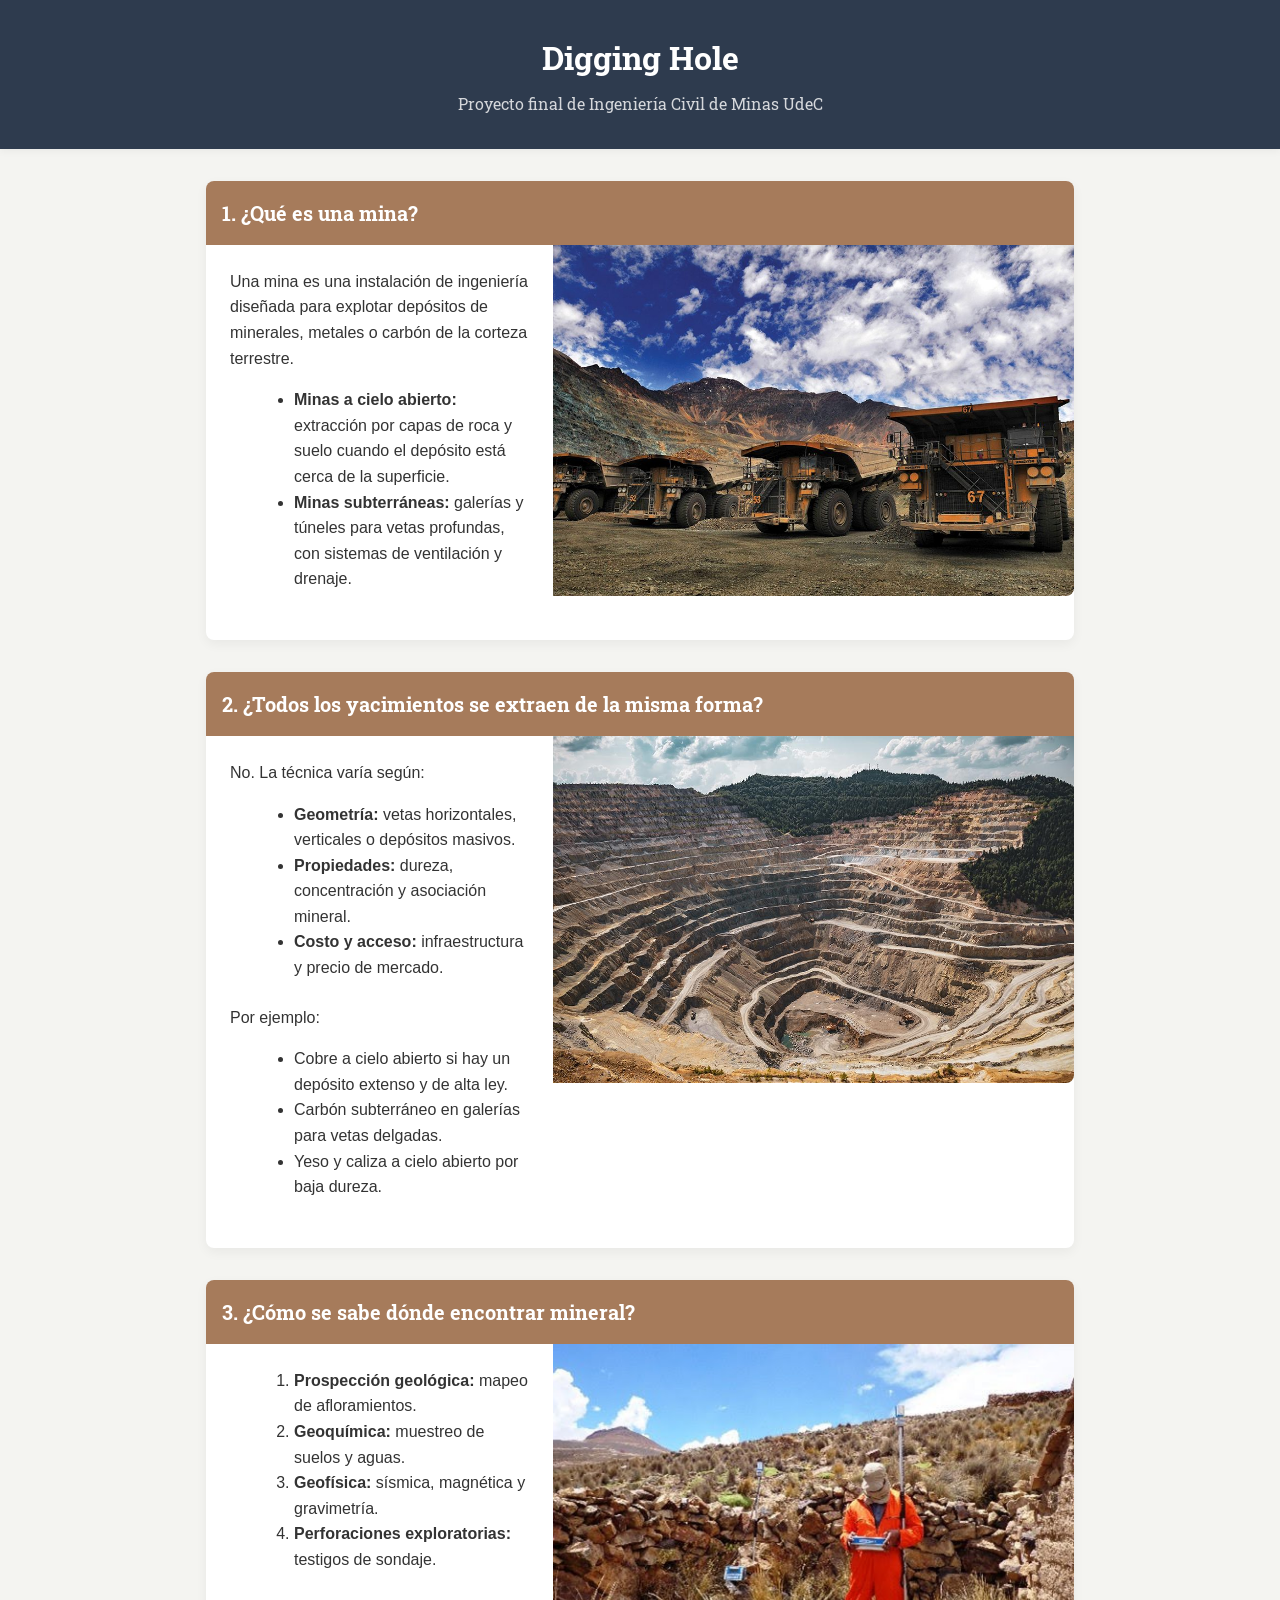
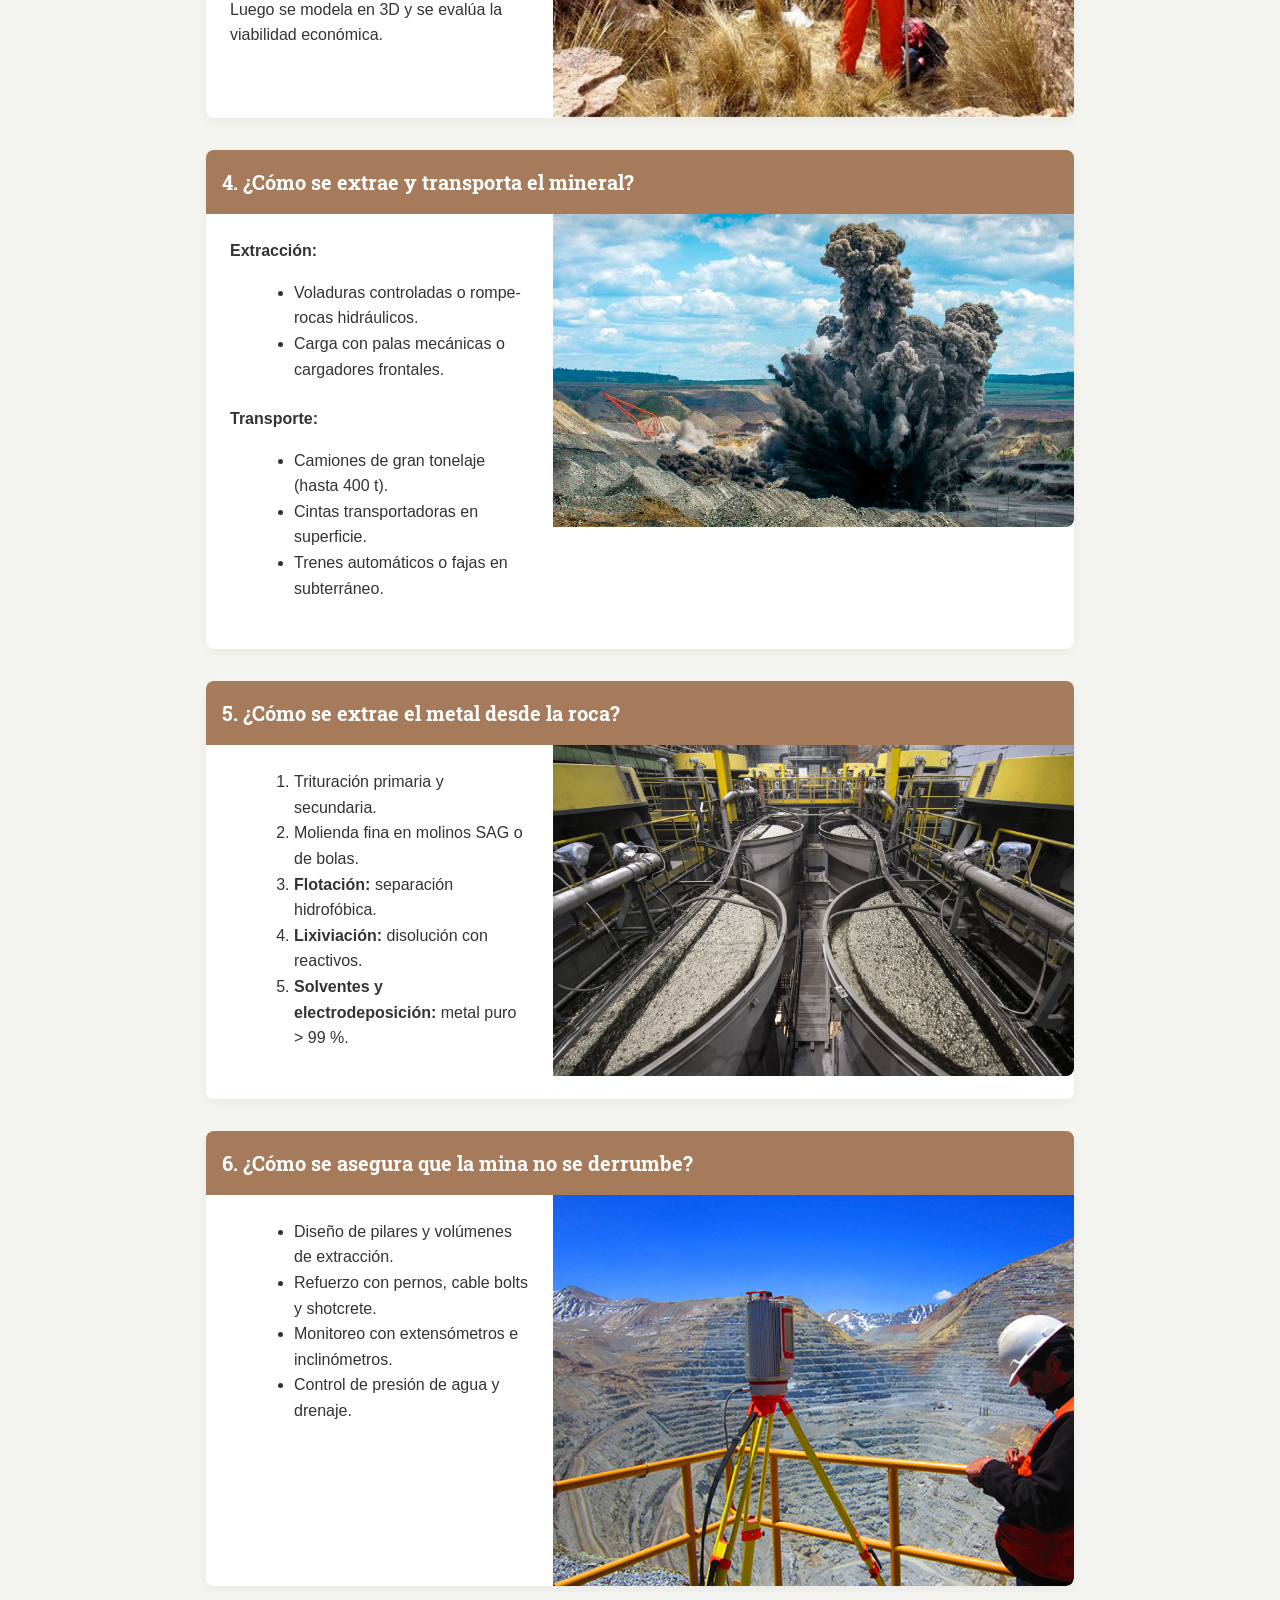
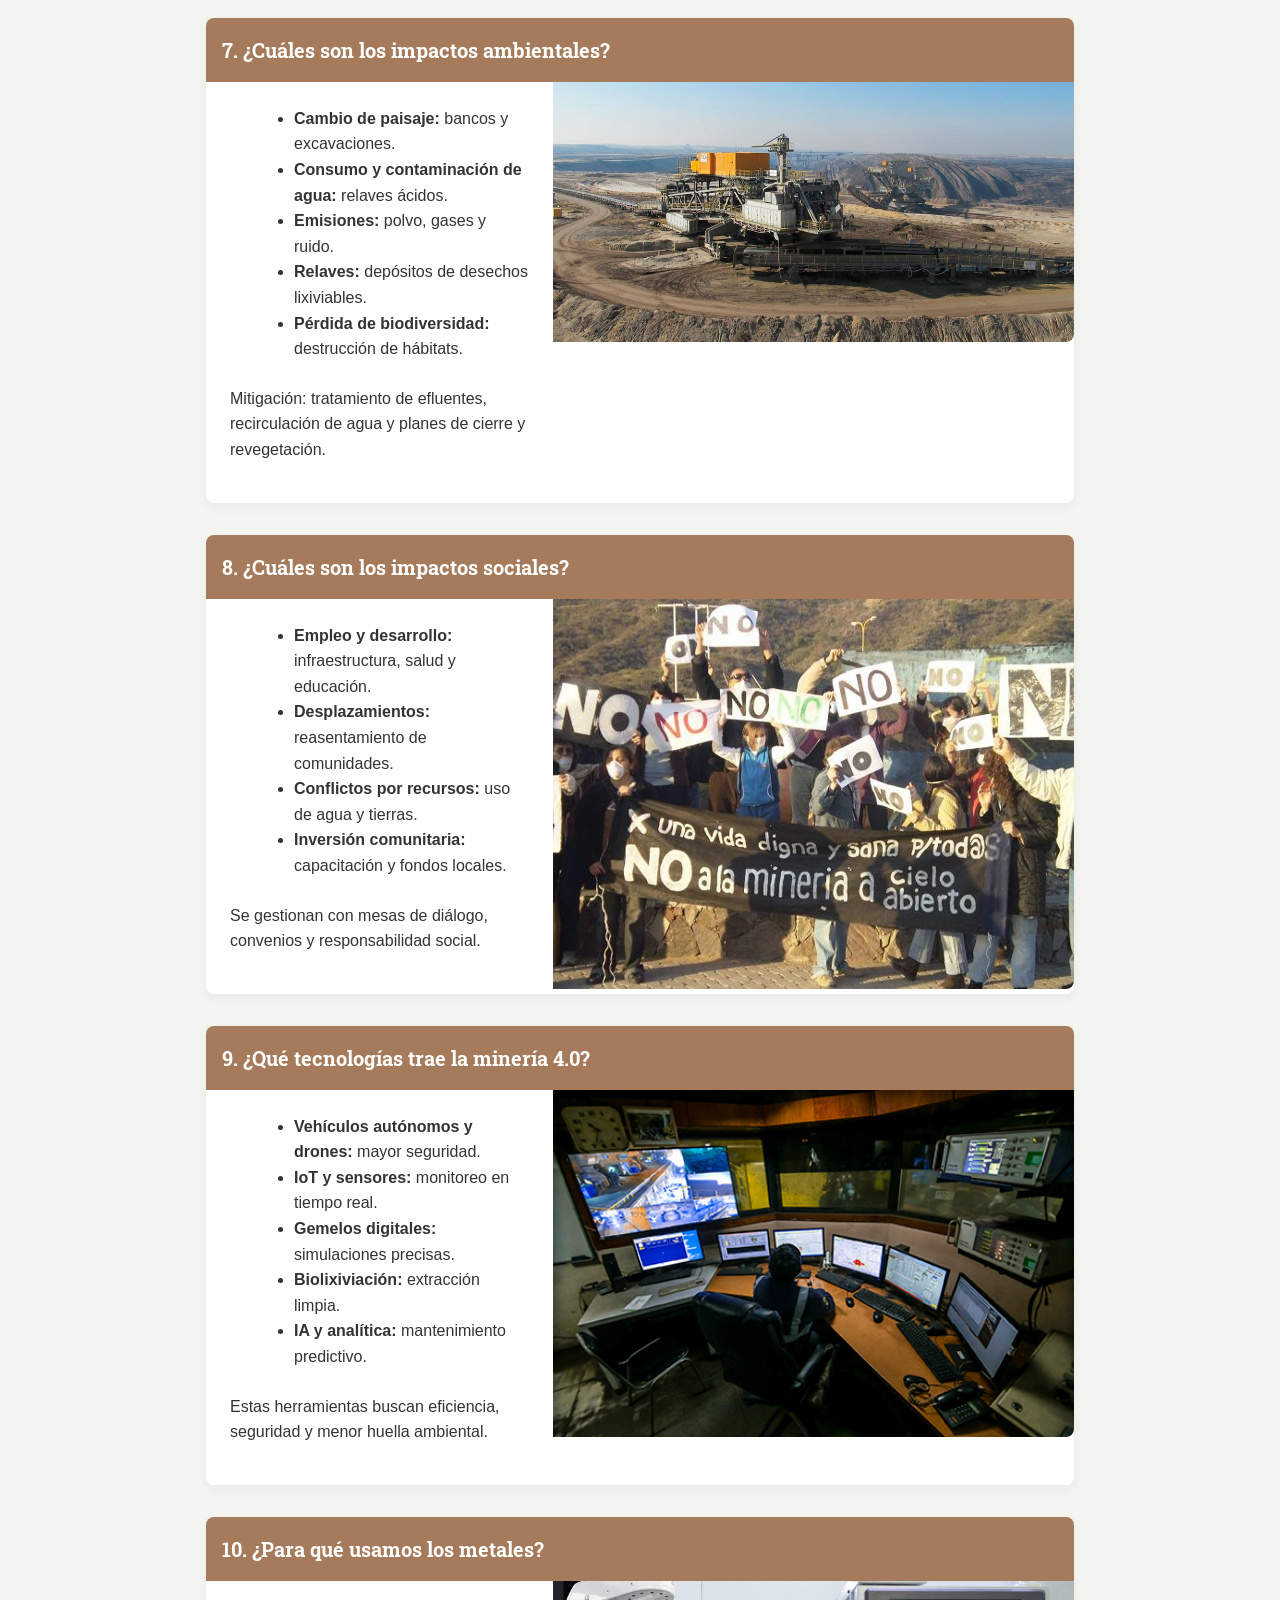
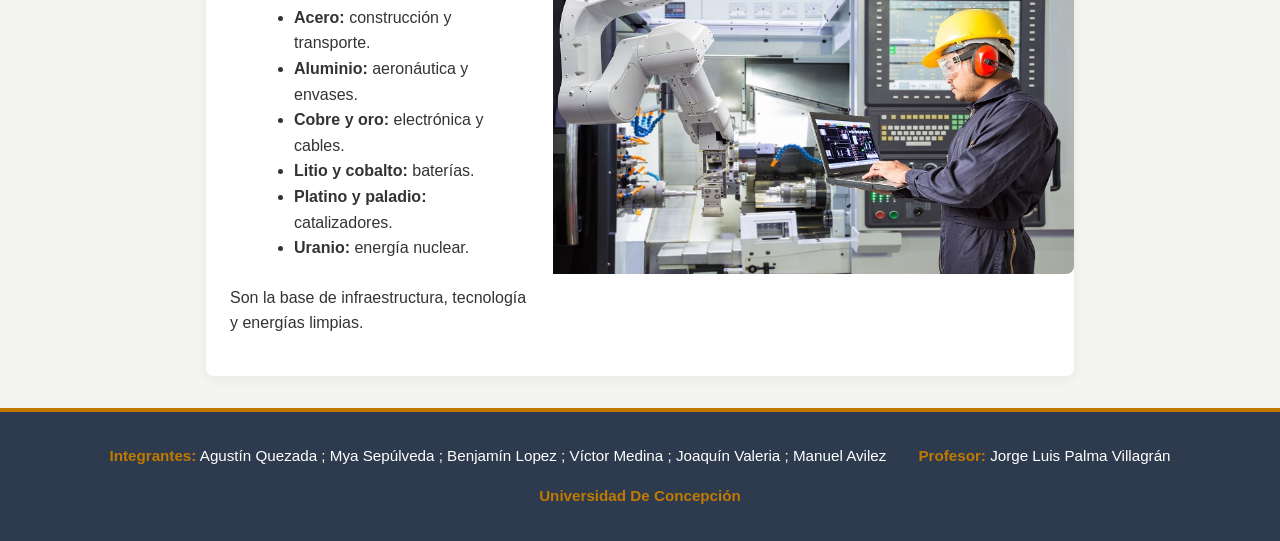
==== commit c0e27ac6: "Actualizar index.html" ====
--- a/index.html
+++ b/index.html
@@ -148,7 +148,7 @@
     }
     .lb-content {
       position: relative;
-      background: #fff;
+      background: #fefefe;
       max-width: 90%;
       max-height: 90%;
       display: flex;
@@ -176,7 +176,7 @@
       position: absolute;
       background: transparent;
       border: none;
-      color: #fff;
+      color: #20116d;
       font-size: 2rem;
       cursor: pointer;
       padding: .5rem 1rem;
@@ -195,6 +195,17 @@
       top: 50%; right: 0;
       transform: translateY(-50%);
     }
+
+    /* Scroll fade-in animation */
+    .scroll-fade {
+      opacity: 0;
+      transform: translateY(20px);
+      transition: opacity 0.6s ease, transform 0.6s ease;
+    }
+    .scroll-fade.visible {
+      opacity: 1;
+      transform: none;
+    }
   </style>
 </head>
 <body>
@@ -206,7 +217,7 @@
 
   <main>
     <!-- 1 -->
-    <section class="question">
+    <section class="question scroll-fade">
       <h2>1. ¿Qué es una mina?</h2>
       <div class="content">
         <p>Una mina es una instalación de ingeniería diseñada para explotar depósitos de minerales, metales o carbón de la corteza terrestre.</p>
@@ -219,7 +230,7 @@
     </section>
 
     <!-- 2 -->
-    <section class="question">
+    <section class="question scroll-fade">
       <h2>2. ¿Todos los yacimientos se extraen de la misma forma?</h2>
       <div class="content">
         <p>No. La técnica varía según:</p>
@@ -239,7 +250,7 @@
     </section>
 
     <!-- 3 -->
-    <section class="question">
+    <section class="question scroll-fade">
       <h2>3. ¿Cómo se sabe dónde encontrar mineral?</h2>
       <div class="content">
         <ol>
@@ -254,7 +265,7 @@
     </section>
 
     <!-- 4 -->
-    <section class="question">
+    <section class="question scroll-fade">
       <h2>4. ¿Cómo se extrae y transporta el mineral?</h2>
       <div class="content">
         <p><strong>Extracción:</strong></p>
@@ -273,7 +284,7 @@
     </section>
 
     <!-- 5 -->
-    <section class="question">
+    <section class="question scroll-fade">
       <h2>5. ¿Cómo se extrae el metal desde la roca?</h2>
       <div class="content">
         <ol>
@@ -288,7 +299,7 @@
     </section>
 
     <!-- 6 -->
-    <section class="question">
+    <section class="question scroll-fade">
       <h2>6. ¿Cómo se asegura que la mina no se derrumbe?</h2>
       <div class="content">
         <ul>
@@ -302,7 +313,7 @@
     </section>
 
     <!-- 7 -->
-    <section class="question">
+    <section class="question scroll-fade">
       <h2>7. ¿Cuáles son los impactos ambientales?</h2>
       <div class="content">
         <ul>
@@ -318,7 +329,7 @@
     </section>
 
     <!-- 8 -->
-    <section class="question">
+    <section class="question scroll-fade">
       <h2>8. ¿Cuáles son los impactos sociales?</h2>
       <div class="content">
         <ul>
@@ -333,7 +344,7 @@
     </section>
 
     <!-- 9 -->
-    <section class="question">
+    <section class="question scroll-fade">
       <h2>9. ¿Qué tecnologías trae la minería 4.0?</h2>
       <div class="content">
         <ul>
@@ -349,7 +360,7 @@
     </section>
 
     <!-- 10 -->
-    <section class="question">
+    <section class="question scroll-fade">
       <h2>10. ¿Para qué usamos los metales?</h2>
       <div class="content">
         <ul>
@@ -368,7 +379,7 @@
 
   <footer>
     <div class="footer-content">
-      <p><strong>Integrantes:</strong> Agustín Quezada ; Mya Sepúlveda ; Benjamín Lopez ; Víctor Medina ; Joaquín Valeria ; nombre desconocido</p>
+      <p><strong>Integrantes:</strong> Agustín Quezada ; Mya Sepúlveda ; Benjamín Lopez ; Víctor Medina ; Joaquín Valeria ; Manuel Avilez</p>
       <p><strong>Profesor:</strong> Jorge Luis Palma Villagrán</p>
       <p><strong>Universidad De Concepción</strong></p>
     </div>
@@ -389,6 +400,17 @@
 
   <script>
   document.addEventListener('DOMContentLoaded', function() {
+    const observer = new IntersectionObserver(entries => {
+      entries.forEach(entry => {
+        if (entry.isIntersecting) {
+          entry.target.classList.add('visible');
+          observer.unobserve(entry.target);
+        }
+      });
+    }, { threshold: 0.1 });
+
+    document.querySelectorAll('.scroll-fade').forEach(el => observer.observe(el));
+
     const slides = [];
     document.querySelectorAll('.question').forEach((card, i) => {
       const imgEl = card.querySelector('img');
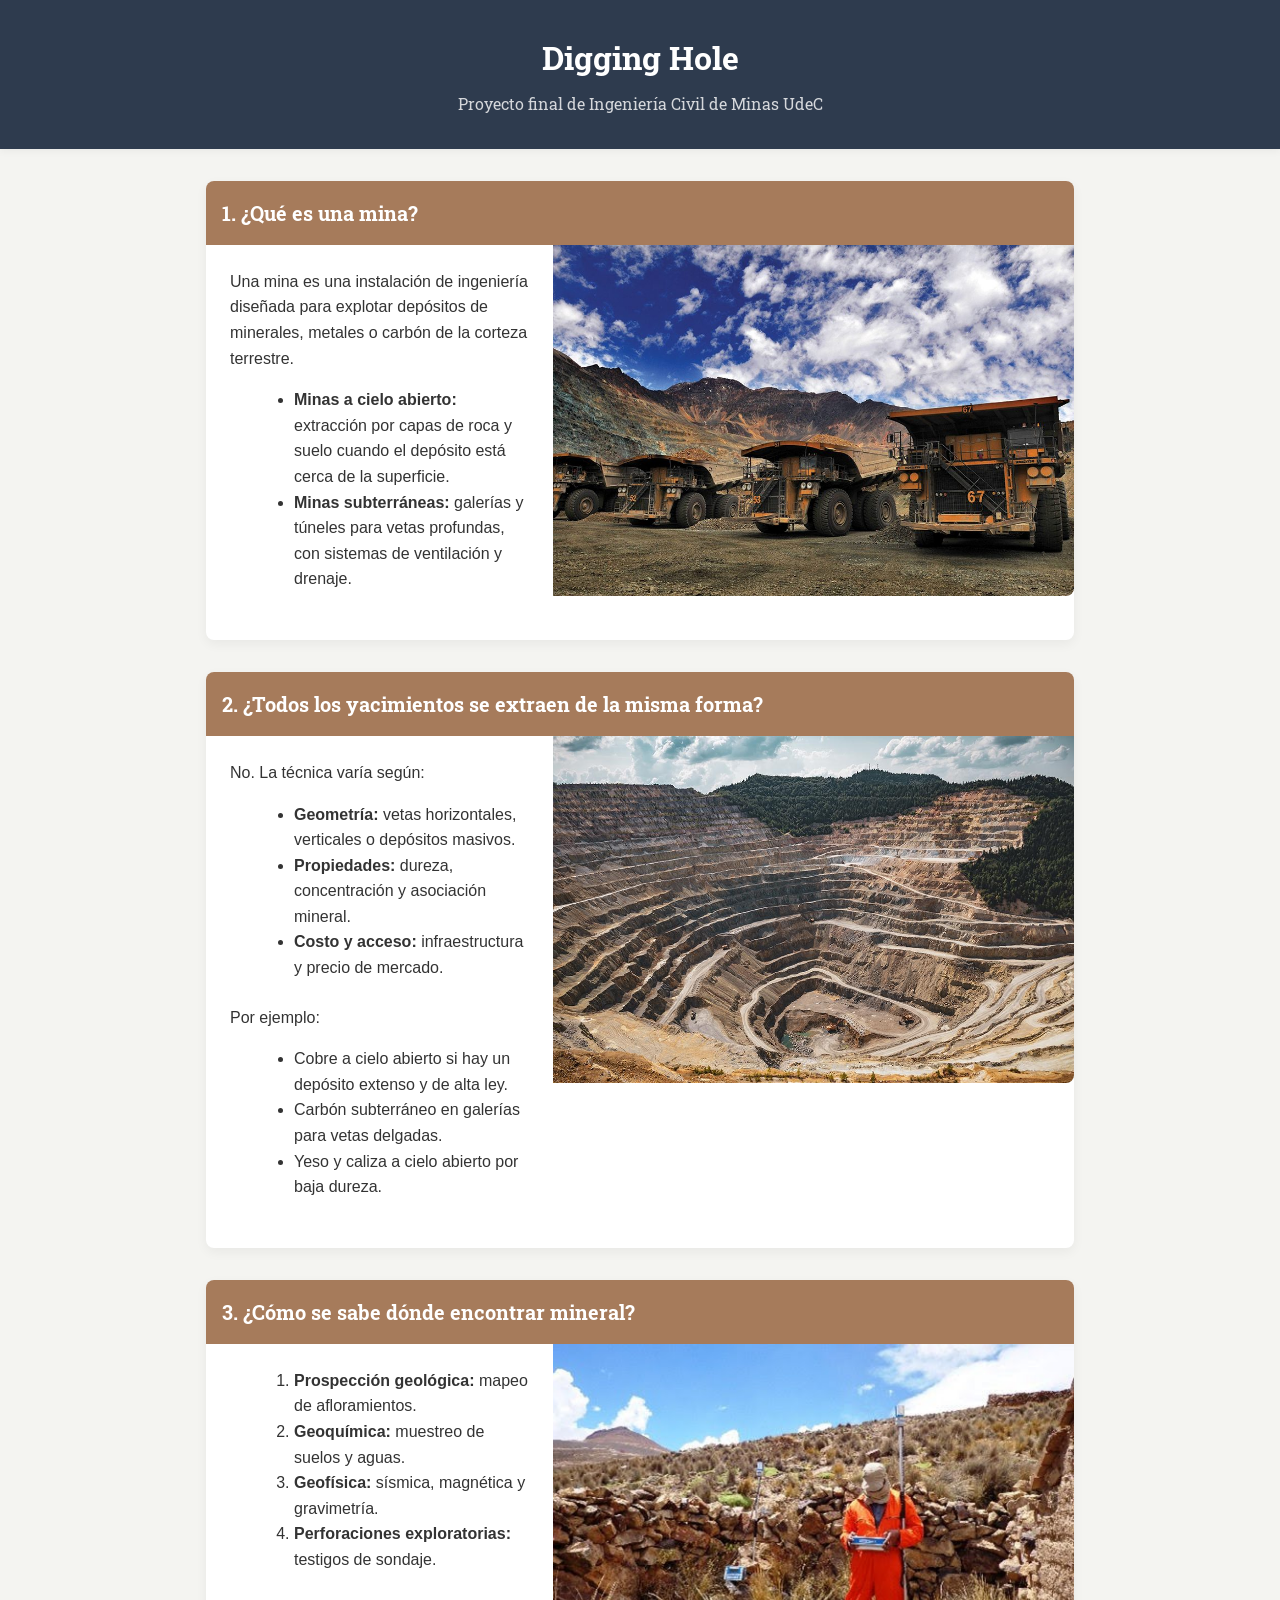
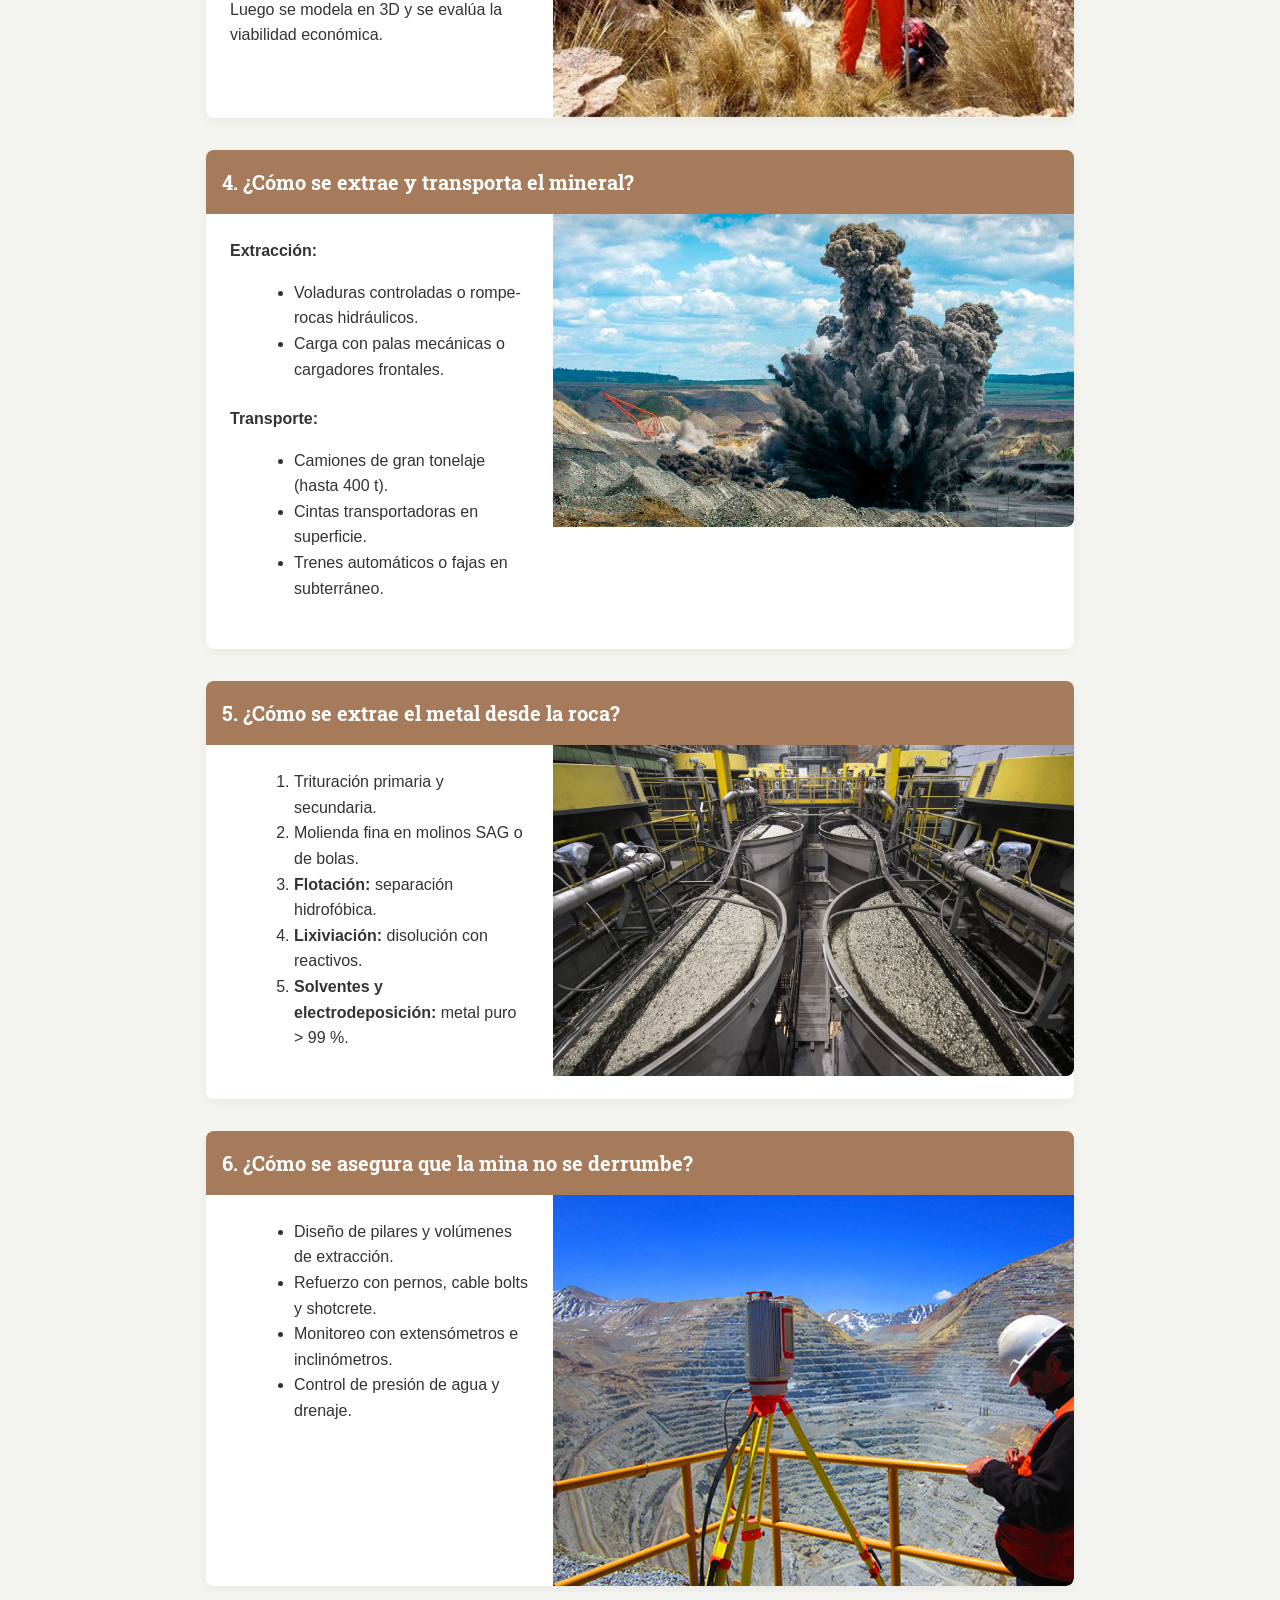
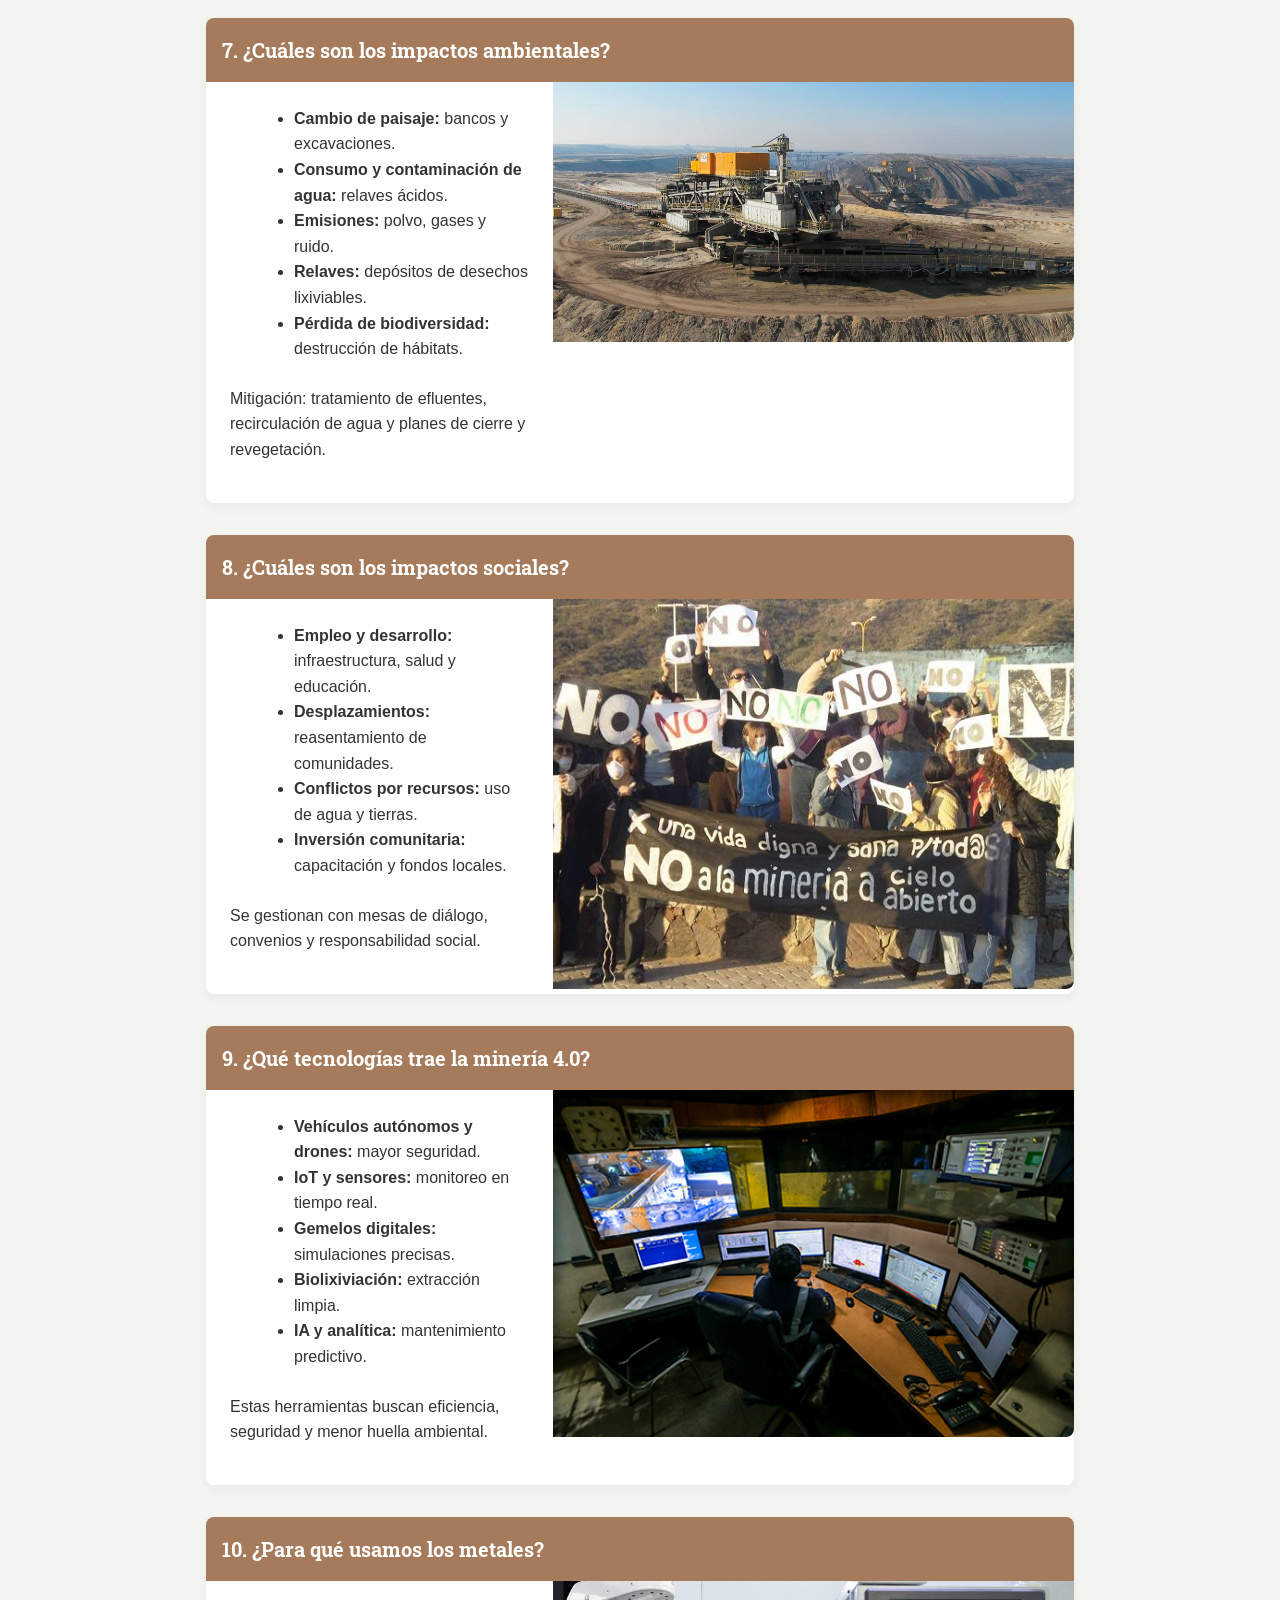
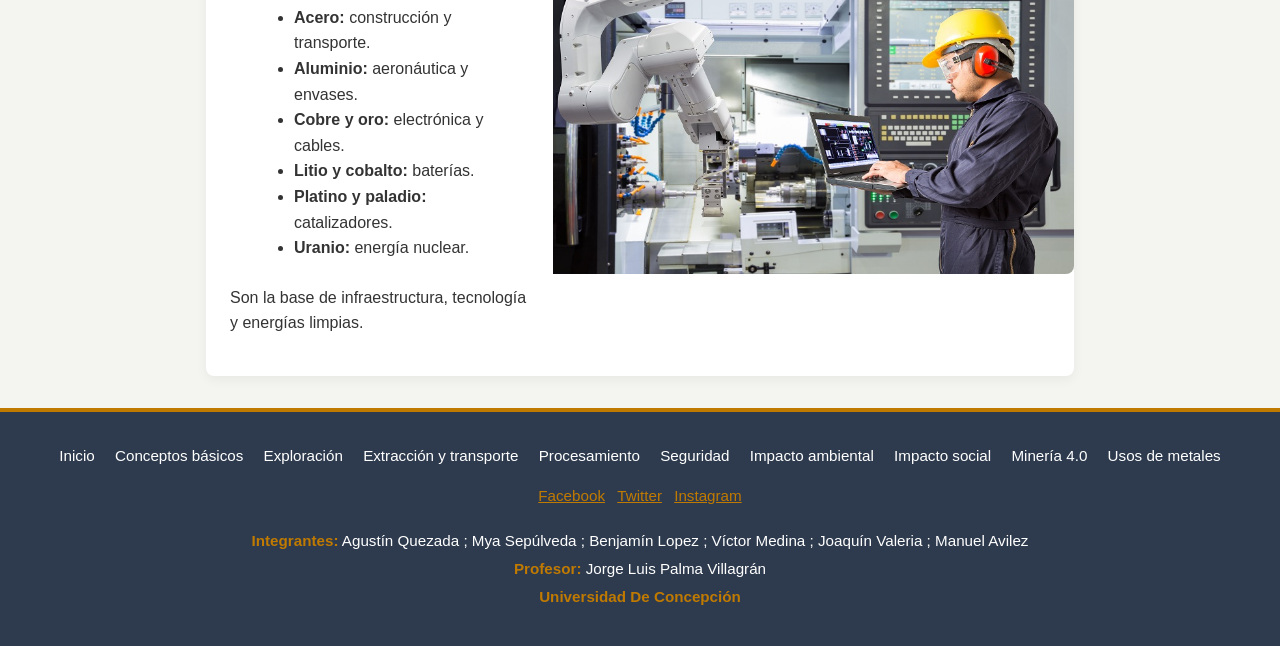
==== commit f3ead211: "Refactor styles and footer" ====
--- a/index.html
+++ b/index.html
@@ -5,208 +5,7 @@
   <title>Digging Hole</title>
   <link rel="icon" type="image/x-icon" href="static/img/procesamiento-de-datos.png">
 
-  <style>
-    /* 1. Importar Fuentes */
-    @import url('https://fonts.googleapis.com/css2?family=Open+Sans:wght@400;600&family=Roboto+Slab:wght@700&display=swap');
-
-    :root {
-      /* Colores */
-      --bg-page:    #F4F4F1;
-      --bg-header:  #2E3B4E;
-      --bg-card:    #FFFFFF;
-      --text-main:  #333333;
-      --accent-1:   #C07A00;
-      --accent-2:   #A67B5B;
-      --shadow:     rgba(0, 0, 0, 0.05);
-    }
-
-    * {
-      box-sizing: border-box;
-    }
-
-    body {
-      margin: 0;
-      font-family: 'Open Sans', sans-serif;
-      background: var(--bg-page);
-      color: var(--text-main);
-      line-height: 1.6;
-    }
-
-    /* Header */
-    header {
-      background: var(--bg-header);
-      color: var(--bg-card);
-      text-align: center;
-      padding: 2rem 1rem;
-      box-shadow: 0 2px 8px var(--shadow);
-      font-family: 'Roboto Slab', serif;
-    }
-    header h1 {
-      margin: 0 0 .5rem;
-      font-size: 2rem;
-    }
-    header p {
-      margin: 0;
-      opacity: 0.8;
-    }
-
-    /* Contenedor principal */
-    main {
-      max-width: 900px;
-      margin: 2rem auto;
-      padding: 0 1rem;
-    }
-
-    /* Tarjetas de pregunta */
-    .question {
-      background-color: var(--bg-card);
-      border-radius: 8px;
-      margin-bottom: 2rem;
-      overflow: hidden;
-      box-shadow: 0 4px 12px var(--shadow);
-      transition: transform 0.2s, box-shadow 0.2s;
-      display: grid;
-      grid-template-columns: 1fr;
-    }
-    .question:hover {
-      transform: translateY(-4px);
-      box-shadow: 0 8px 20px var(--shadow);
-    }
-    .question h2 {
-      margin: 0;
-      padding: 1rem;
-      background-color: var(--accent-2);
-      color: var(--bg-card);
-      font-family: 'Roboto Slab', serif;
-      font-size: 1.25rem;
-      grid-column: 1 / -1;
-    }
-    .question .content {
-      padding: 1.5rem;
-    }
-    .question .content p {
-      margin: 0 0 1rem;
-    }
-    .question .content ul,
-    .question .content ol {
-      margin: 0 0 1.5rem 1.5rem;
-    }
-    .question img {
-      width: 100%;
-      height: auto;
-      display: block;
-      margin-top: -1px; /* quita línea blanca entre texto e imagen */
-      border-radius: 0 0 8px 8px;
-    }
-
-    @media (min-width: 600px) {
-      .question {
-        grid-template-columns: 2fr 3fr;
-      }
-      .question .content {
-        grid-column: 1 / 2;
-      }
-      .question img {
-        grid-column: 2 / 3;
-        margin-top: 0;
-        border-radius: 0 0 8px 0;
-      }
-    }
-
-    /* Footer */
-    footer {
-      background-color: var(--bg-header);
-      color: var(--bg-card);
-      padding: 2rem 1rem;
-      border-top: 4px solid var(--accent-1);
-    }
-    .footer-content {
-      display: flex;
-      flex-wrap: wrap;
-      justify-content: center;
-      gap: 1rem 2rem;
-      font-size: 0.95rem;
-      text-align: center;
-    }
-    .footer-content p {
-      margin: 0;
-    }
-    .footer-content strong {
-      color: var(--accent-1);
-    }
-
-    /* Lightbox overlay */
-    #lightbox {
-      position: fixed;
-      top: 0; left: 0;
-      width: 100%; height: 100%;
-      background: rgba(0,0,0,0.8);
-      display: none;
-      justify-content: center;
-      align-items: center;
-      z-index: 1000;
-    }
-    .lb-content {
-      position: relative;
-      background: #fefefe;
-      max-width: 90%;
-      max-height: 90%;
-      display: flex;
-      border-radius: 8px;
-      overflow: hidden;
-    }
-    .lb-slide {
-      display: flex;
-      flex: 1;
-      overflow: hidden;
-    }
-    #lb-img {
-      flex: 1;
-      object-fit: contain;
-      max-height: 90vh;
-    }
-    #lb-info {
-      flex: 1;
-      padding: 1.5rem;
-      overflow-y: auto;
-      background: var(--bg-page);
-    }
-    .lb-close,
-    .lb-nav {
-      position: absolute;
-      background: transparent;
-      border: none;
-      color: #20116d;
-      font-size: 2rem;
-      cursor: pointer;
-      padding: .5rem 1rem;
-      z-index: 1;
-    }
-    .lb-close {
-      top: 0; right: 0;
-      color: var(--accent-1);
-      font-size: 2.5rem;
-    }
-    .lb-prev {
-      top: 50%; left: 0;
-      transform: translateY(-50%);
-    }
-    .lb-next {
-      top: 50%; right: 0;
-      transform: translateY(-50%);
-    }
-
-    /* Scroll fade-in animation */
-    .scroll-fade {
-      opacity: 0;
-      transform: translateY(20px);
-      transition: opacity 0.6s ease, transform 0.6s ease;
-    }
-    .scroll-fade.visible {
-      opacity: 1;
-      transform: none;
-    }
-  </style>
+  <link rel="stylesheet" href="styles.css">
 </head>
 <body>
 
@@ -217,7 +16,7 @@
 
   <main>
     <!-- 1 -->
-    <section class="question scroll-fade">
+    <section id="inicio" class="question scroll-fade">
       <h2>1. ¿Qué es una mina?</h2>
       <div class="content">
         <p>Una mina es una instalación de ingeniería diseñada para explotar depósitos de minerales, metales o carbón de la corteza terrestre.</p>
@@ -230,7 +29,7 @@
     </section>
 
     <!-- 2 -->
-    <section class="question scroll-fade">
+    <section id="conceptos-basicos" class="question scroll-fade">
       <h2>2. ¿Todos los yacimientos se extraen de la misma forma?</h2>
       <div class="content">
         <p>No. La técnica varía según:</p>
@@ -250,7 +49,7 @@
     </section>
 
     <!-- 3 -->
-    <section class="question scroll-fade">
+    <section id="exploracion" class="question scroll-fade">
       <h2>3. ¿Cómo se sabe dónde encontrar mineral?</h2>
       <div class="content">
         <ol>
@@ -265,7 +64,7 @@
     </section>
 
     <!-- 4 -->
-    <section class="question scroll-fade">
+    <section id="extraccion-transporte" class="question scroll-fade">
       <h2>4. ¿Cómo se extrae y transporta el mineral?</h2>
       <div class="content">
         <p><strong>Extracción:</strong></p>
@@ -284,7 +83,7 @@
     </section>
 
     <!-- 5 -->
-    <section class="question scroll-fade">
+    <section id="procesamiento" class="question scroll-fade">
       <h2>5. ¿Cómo se extrae el metal desde la roca?</h2>
       <div class="content">
         <ol>
@@ -299,7 +98,7 @@
     </section>
 
     <!-- 6 -->
-    <section class="question scroll-fade">
+    <section id="seguridad" class="question scroll-fade">
       <h2>6. ¿Cómo se asegura que la mina no se derrumbe?</h2>
       <div class="content">
         <ul>
@@ -313,7 +112,7 @@
     </section>
 
     <!-- 7 -->
-    <section class="question scroll-fade">
+    <section id="impacto-ambiental" class="question scroll-fade">
       <h2>7. ¿Cuáles son los impactos ambientales?</h2>
       <div class="content">
         <ul>
@@ -329,7 +128,7 @@
     </section>
 
     <!-- 8 -->
-    <section class="question scroll-fade">
+    <section id="impacto-social" class="question scroll-fade">
       <h2>8. ¿Cuáles son los impactos sociales?</h2>
       <div class="content">
         <ul>
@@ -344,7 +143,7 @@
     </section>
 
     <!-- 9 -->
-    <section class="question scroll-fade">
+    <section id="mineria-4-0" class="question scroll-fade">
       <h2>9. ¿Qué tecnologías trae la minería 4.0?</h2>
       <div class="content">
         <ul>
@@ -360,7 +159,7 @@
     </section>
 
     <!-- 10 -->
-    <section class="question scroll-fade">
+    <section id="usos-metales" class="question scroll-fade">
       <h2>10. ¿Para qué usamos los metales?</h2>
       <div class="content">
         <ul>
@@ -377,11 +176,30 @@
     </section>
   </main>
 
-  <footer>
+<footer>
     <div class="footer-content">
-      <p><strong>Integrantes:</strong> Agustín Quezada ; Mya Sepúlveda ; Benjamín Lopez ; Víctor Medina ; Joaquín Valeria ; Manuel Avilez</p>
-      <p><strong>Profesor:</strong> Jorge Luis Palma Villagrán</p>
-      <p><strong>Universidad De Concepción</strong></p>
+      <nav class="footer-nav">
+        <a href="#inicio">Inicio</a>
+        <a href="#conceptos-basicos">Conceptos básicos</a>
+        <a href="#exploracion">Exploración</a>
+        <a href="#extraccion-transporte">Extracción y transporte</a>
+        <a href="#procesamiento">Procesamiento</a>
+        <a href="#seguridad">Seguridad</a>
+        <a href="#impacto-ambiental">Impacto ambiental</a>
+        <a href="#impacto-social">Impacto social</a>
+        <a href="#mineria-4-0">Minería 4.0</a>
+        <a href="#usos-metales">Usos de metales</a>
+      </nav>
+      <div class="social-links">
+        <a href="#">Facebook</a>
+        <a href="#">Twitter</a>
+        <a href="#">Instagram</a>
+      </div>
+      <div class="contact-info">
+        <p><strong>Integrantes:</strong> Agustín Quezada ; Mya Sepúlveda ; Benjamín Lopez ; Víctor Medina ; Joaquín Valeria ; Manuel Avilez</p>
+        <p><strong>Profesor:</strong> Jorge Luis Palma Villagrán</p>
+        <p><strong>Universidad De Concepción</strong></p>
+      </div>
     </div>
   </footer>
 
--- a/styles.css
+++ b/styles.css
@@ -0,0 +1,220 @@
+/* 1. Importar Fuentes */
+@import url('https://fonts.googleapis.com/css2?family=Open+Sans:wght@400;600&family=Roboto+Slab:wght@700&display=swap');
+
+:root {
+  /* Colores */
+  --bg-page:    #F4F4F1;
+  --bg-header:  #2E3B4E;
+  --bg-card:    #FFFFFF;
+  --text-main:  #333333;
+  --accent-1:   #C07A00;
+  --accent-2:   #A67B5B;
+  --shadow:     rgba(0, 0, 0, 0.05);
+}
+
+* {
+  box-sizing: border-box;
+}
+
+body {
+  margin: 0;
+  font-family: 'Open Sans', sans-serif;
+  background: var(--bg-page);
+  color: var(--text-main);
+  line-height: 1.6;
+}
+
+/* Header */
+header {
+  background: var(--bg-header);
+  color: var(--bg-card);
+  text-align: center;
+  padding: 2rem 1rem;
+  box-shadow: 0 2px 8px var(--shadow);
+  font-family: 'Roboto Slab', serif;
+}
+header h1 {
+  margin: 0 0 .5rem;
+  font-size: 2rem;
+}
+header p {
+  margin: 0;
+  opacity: 0.8;
+}
+
+/* Contenedor principal */
+main {
+  max-width: 900px;
+  margin: 2rem auto;
+  padding: 0 1rem;
+}
+
+/* Tarjetas de pregunta */
+.question {
+  background-color: var(--bg-card);
+  border-radius: 8px;
+  margin-bottom: 2rem;
+  overflow: hidden;
+  box-shadow: 0 4px 12px var(--shadow);
+  transition: transform 0.2s, box-shadow 0.2s;
+  display: grid;
+  grid-template-columns: 1fr;
+}
+.question:hover {
+  transform: translateY(-4px);
+  box-shadow: 0 8px 20px var(--shadow);
+}
+.question h2 {
+  margin: 0;
+  padding: 1rem;
+  background-color: var(--accent-2);
+  color: var(--bg-card);
+  font-family: 'Roboto Slab', serif;
+  font-size: 1.25rem;
+  grid-column: 1 / -1;
+}
+.question .content {
+  padding: 1.5rem;
+}
+.question .content p {
+  margin: 0 0 1rem;
+}
+.question .content ul,
+.question .content ol {
+  margin: 0 0 1.5rem 1.5rem;
+}
+.question img {
+  width: 100%;
+  height: auto;
+  display: block;
+  margin-top: -1px; /* quita línea blanca entre texto e imagen */
+  border-radius: 0 0 8px 8px;
+}
+
+@media (min-width: 600px) {
+  .question {
+    grid-template-columns: 2fr 3fr;
+  }
+  .question .content {
+    grid-column: 1 / 2;
+  }
+  .question img {
+    grid-column: 2 / 3;
+    margin-top: 0;
+    border-radius: 0 0 8px 0;
+  }
+}
+
+/* Footer */
+footer {
+  background-color: var(--bg-header);
+  color: var(--bg-card);
+  padding: 2rem 1rem;
+  border-top: 4px solid var(--accent-1);
+}
+.footer-content {
+  display: flex;
+  flex-wrap: wrap;
+  justify-content: center;
+  gap: 1rem 2rem;
+  font-size: 0.95rem;
+  text-align: center;
+}
+.footer-content p {
+  margin: 0;
+}
+.footer-content strong {
+  color: var(--accent-1);
+}
+
+/* Lightbox overlay */
+#lightbox {
+  position: fixed;
+  top: 0; left: 0;
+  width: 100%; height: 100%;
+  background: rgba(0,0,0,0.8);
+  display: none;
+  justify-content: center;
+  align-items: center;
+  z-index: 1000;
+}
+.lb-content {
+  position: relative;
+  background: #fefefe;
+  max-width: 90%;
+  max-height: 90%;
+  display: flex;
+  border-radius: 8px;
+  overflow: hidden;
+}
+.lb-slide {
+  display: flex;
+  flex: 1;
+  overflow: hidden;
+}
+#lb-img {
+  flex: 1;
+  object-fit: contain;
+  max-height: 90vh;
+}
+#lb-info {
+  flex: 1;
+  padding: 1.5rem;
+  overflow-y: auto;
+  background: var(--bg-page);
+}
+.lb-close,
+.lb-nav {
+  position: absolute;
+  background: transparent;
+  border: none;
+  color: #20116d;
+  font-size: 2rem;
+  cursor: pointer;
+  padding: .5rem 1rem;
+  z-index: 1;
+}
+.lb-close {
+  top: 0; right: 0;
+  color: var(--accent-1);
+  font-size: 2.5rem;
+}
+.lb-prev {
+  top: 50%; left: 0;
+  transform: translateY(-50%);
+}
+.lb-next {
+  top: 50%; right: 0;
+  transform: translateY(-50%);
+}
+
+/* Scroll fade-in animation */
+.scroll-fade {
+  opacity: 0;
+  transform: translateY(20px);
+  transition: opacity 0.6s ease, transform 0.6s ease;
+}
+.scroll-fade.visible {
+  opacity: 1;
+  transform: none;
+}
+
+/* Footer enhancements */
+.footer-nav, .social-links {
+  width: 100%;
+}
+.footer-nav a {
+  color: var(--bg-card);
+  margin: 0 0.5rem;
+  text-decoration: none;
+}
+.footer-nav a:hover {
+  text-decoration: underline;
+}
+.social-links a {
+  color: var(--accent-1);
+  margin: 0 0.25rem;
+}
+.contact-info p {
+  margin: .25rem 0;
+}
